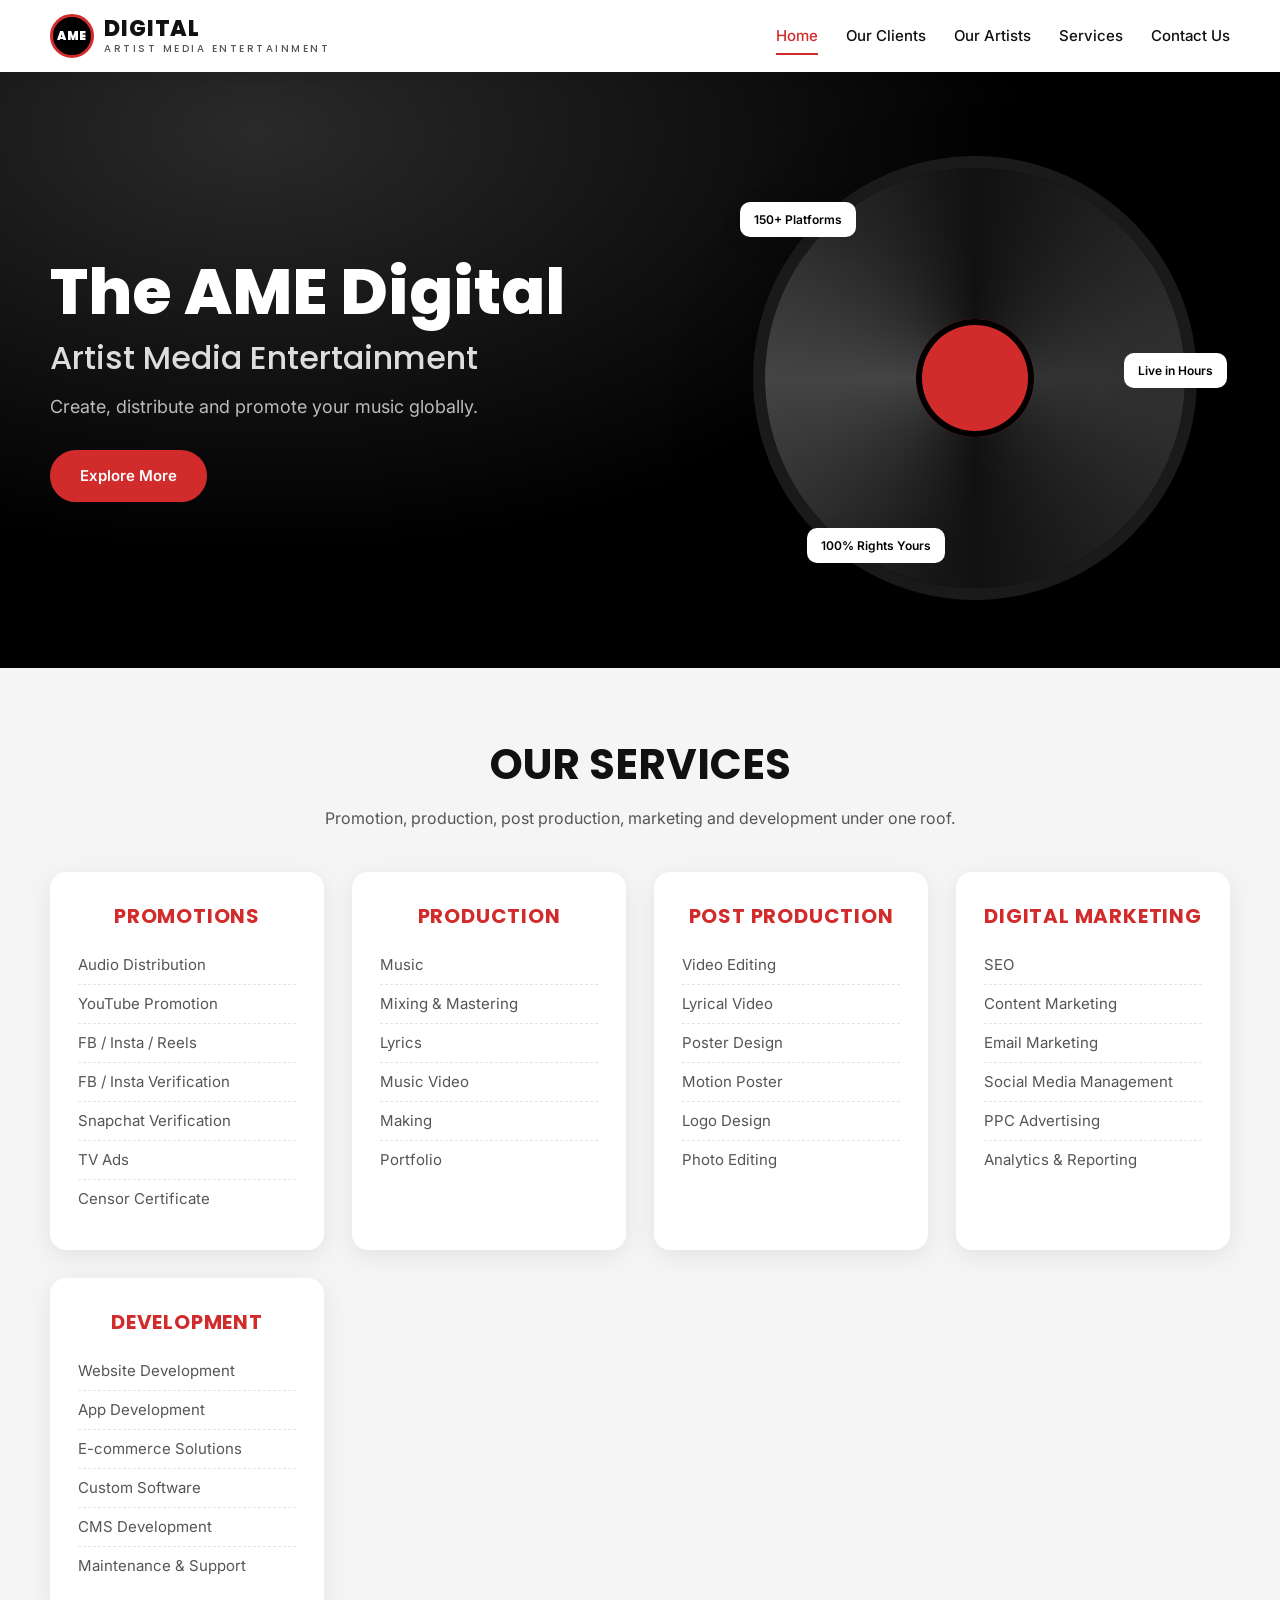
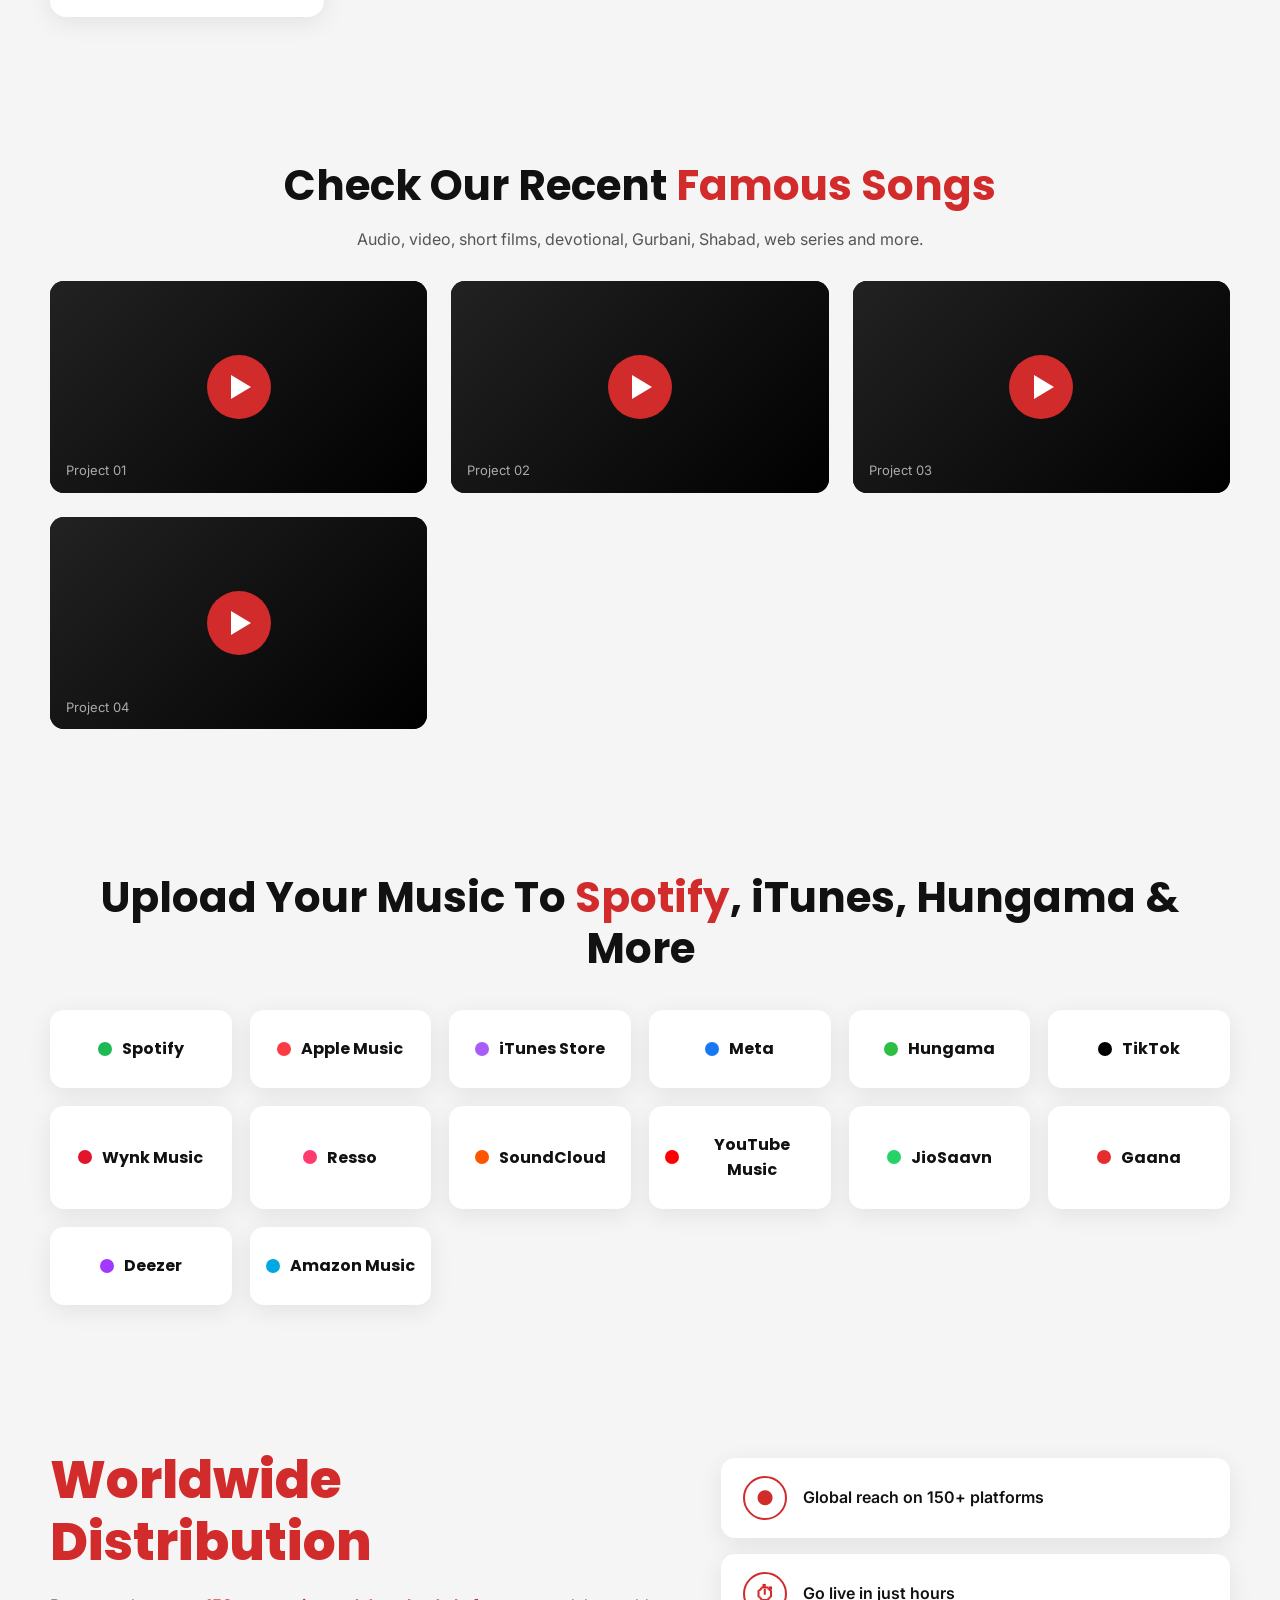
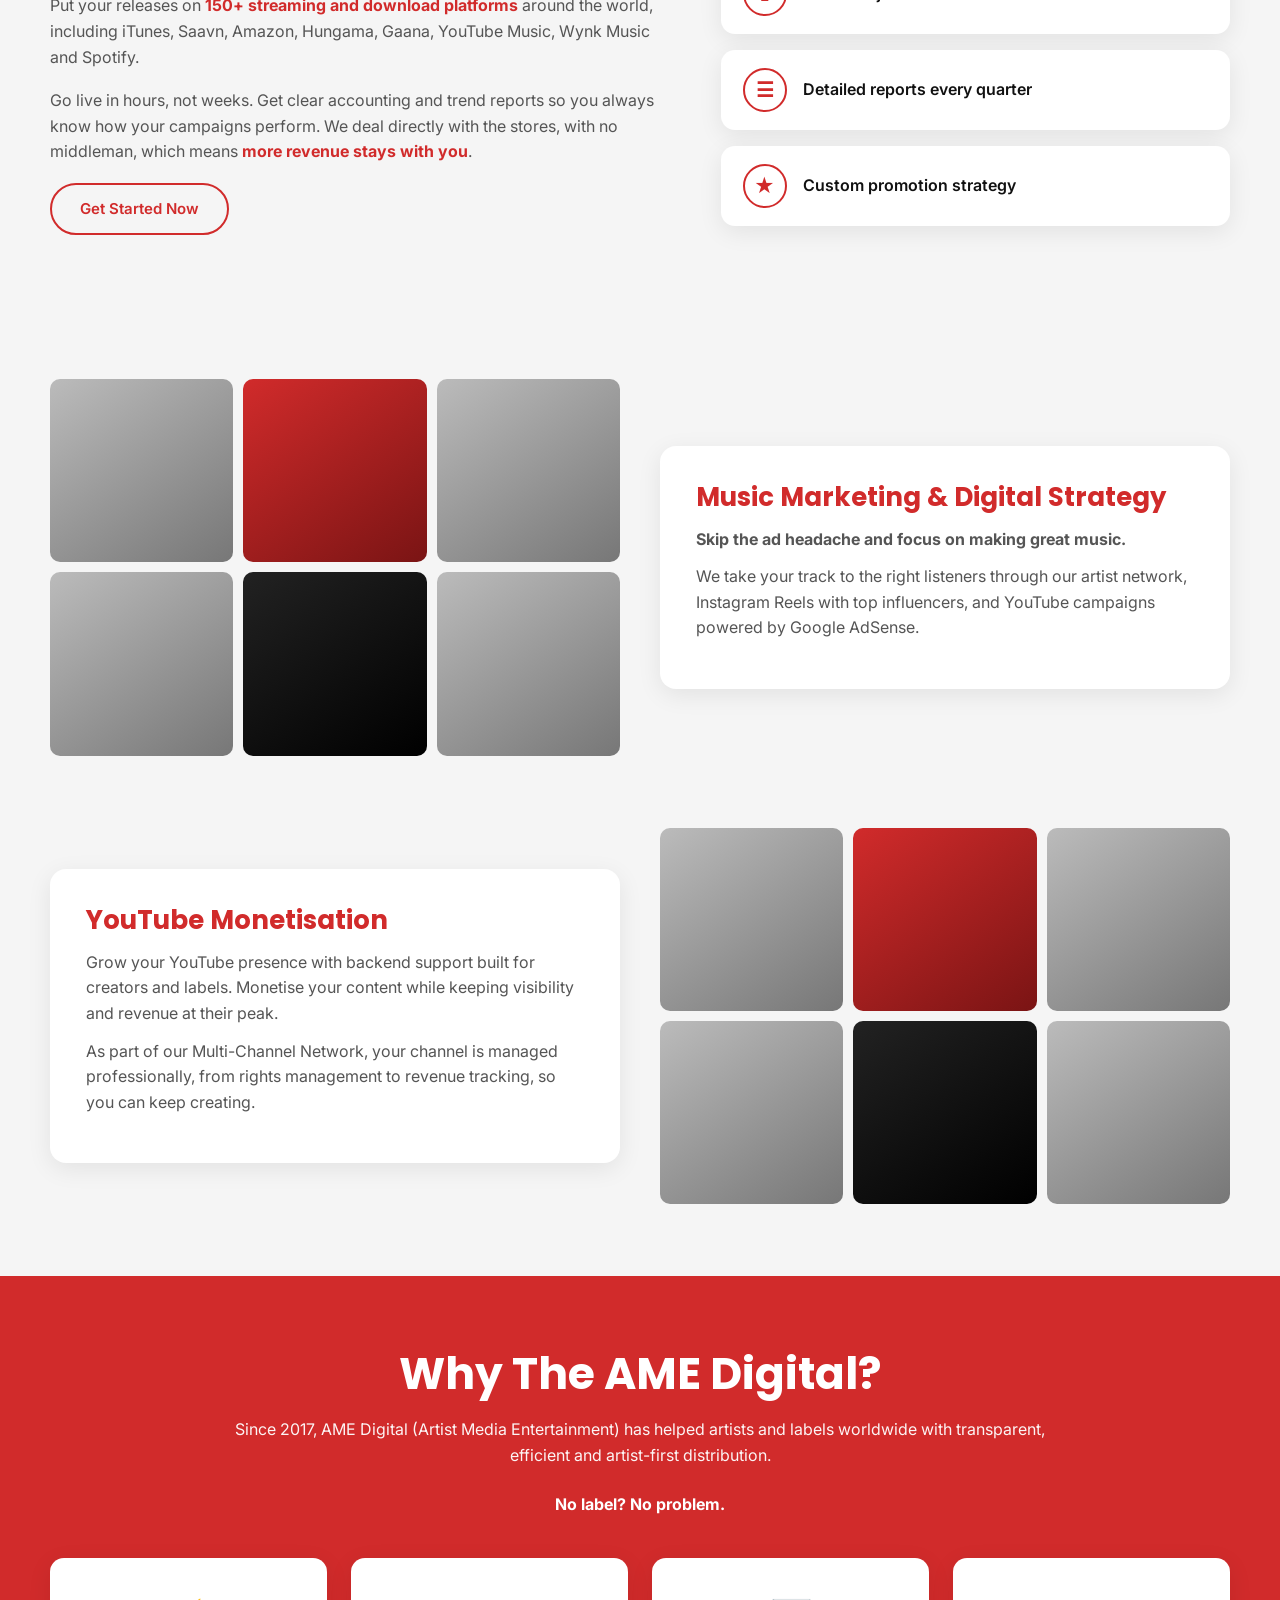
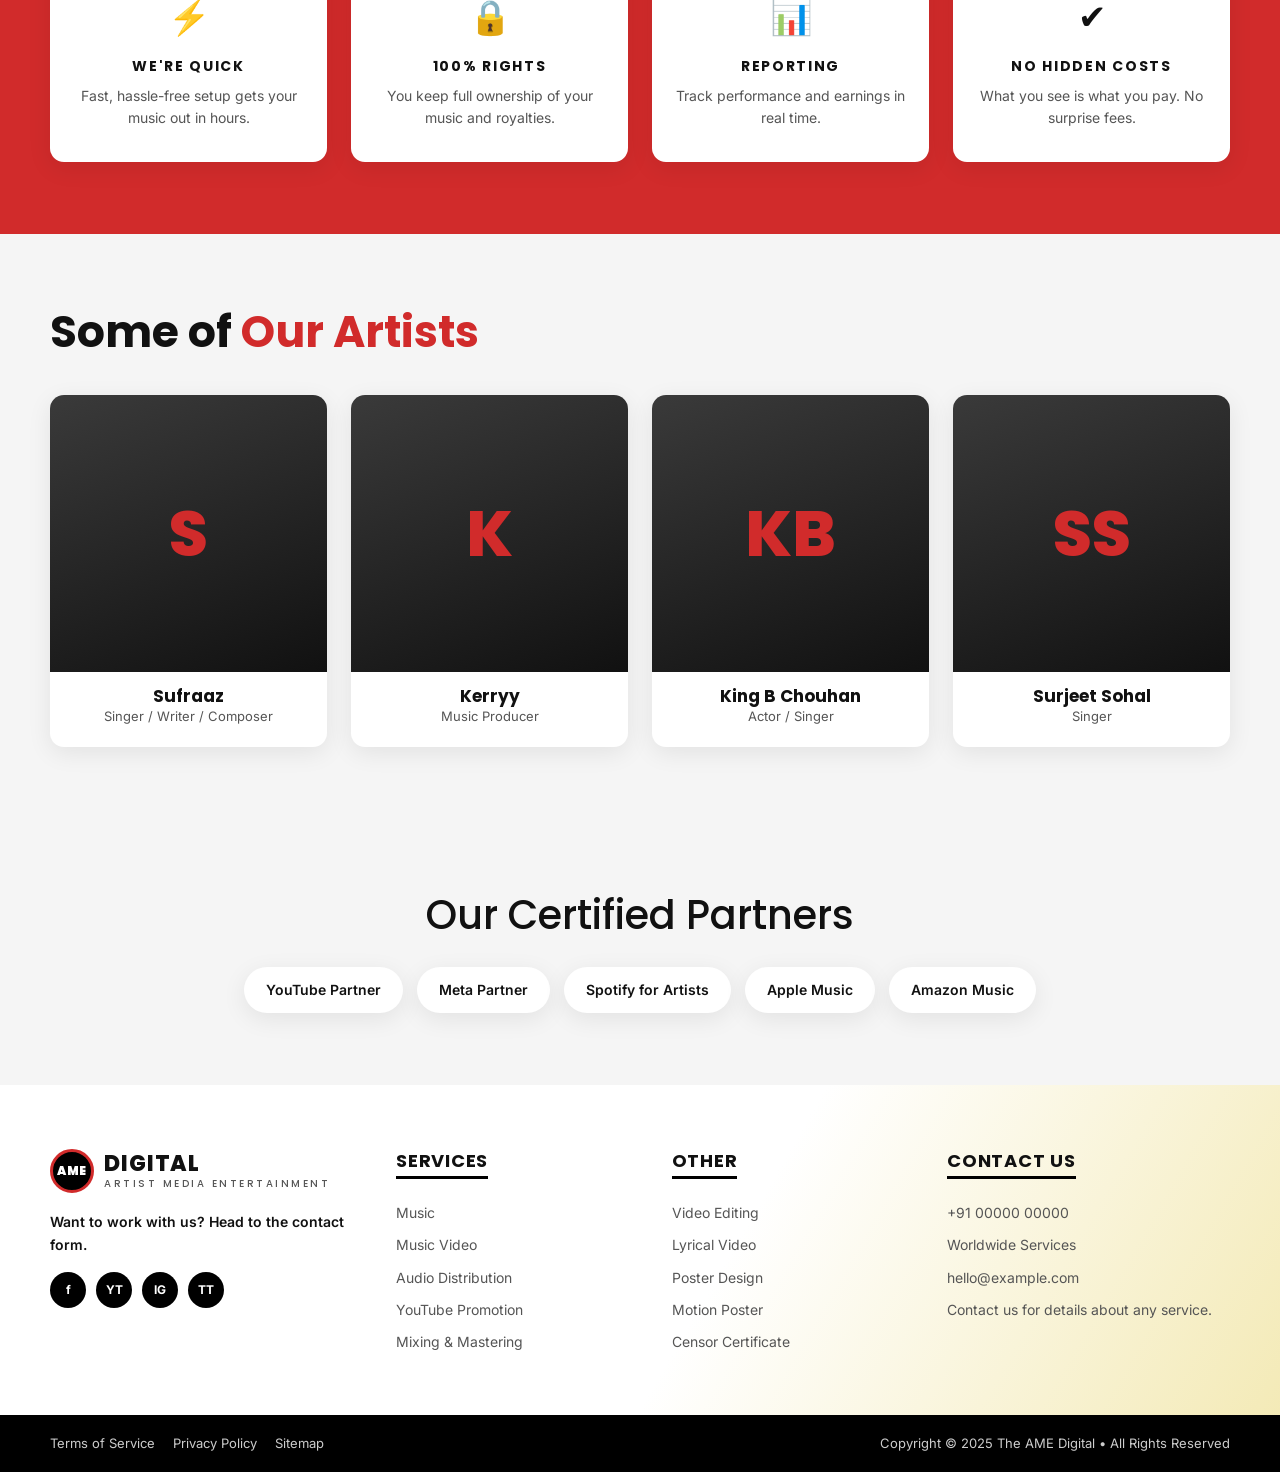
==== index.html @ 93432e1a "Static frontend: home, services, artists, clients, contact Co-Authored-By: Claude Fable 5.1 <noreply" ====
<!DOCTYPE html>
<html lang="en">
<head>
<meta charset="UTF-8">
<meta name="viewport" content="width=device-width, initial-scale=1.0">
<title>AME Digital – Artist Media Entertainment</title>
<meta name="description" content="Create, distribute and promote your music worldwide with AME Digital.">
<link rel="preconnect" href="https://fonts.googleapis.com">
<link href="https://fonts.googleapis.com/css2?family=Inter:wght@400;500;600&family=Poppins:wght@500;700;800&display=swap" rel="stylesheet">
<link rel="stylesheet" href="css/style.css">
</head>
<body>

<header class="site-header">
  <div class="container">
    <a class="logo" href="index.html"><span class="logo-mark">AME</span><span>DIGITAL<small>ARTIST MEDIA ENTERTAINMENT</small></span></a>
    <nav class="nav">
      <ul>
        <li><a href="index.html">Home</a></li>
        <li><a href="our-clients.html">Our Clients</a></li>
        <li><a href="our-artists.html">Our Artists</a></li>
        <li><a href="services.html">Services</a></li>
        <li><a href="contact-us.html">Contact Us</a></li>
      </ul>
    </nav>
    <button class="nav-toggle" aria-label="Menu"><span></span><span></span><span></span></button>
  </div>
</header>

<section class="hero">
  <div class="container">
    <div>
      <h1>The AME Digital</h1>
      <h2>Artist Media Entertainment</h2>
      <p>Create, distribute and promote your music globally.</p>
      <a class="btn" href="#services">Explore More</a>
    </div>
    <div class="hero-art">
      <div class="disc"></div>
      <span class="chip c1">150+ Platforms</span>
      <span class="chip c2">Live in Hours</span>
      <span class="chip c3">100% Rights Yours</span>
    </div>
  </div>
</section>

<section id="services" class="reveal">
  <div class="container">
    <h2 class="section-title" style="text-align:center">OUR SERVICES</h2>
    <p class="section-sub" style="margin-inline:auto;text-align:center">Promotion, production, post production, marketing and development under one roof.</p>
    <div class="services-grid">
      <div class="service-card">
        <h3>PROMOTIONS</h3>
        <ul>
          <li><a href="services.html#promotions">Audio Distribution</a></li>
          <li><a href="services.html#promotions">YouTube Promotion</a></li>
          <li><a href="services.html#promotions">FB / Insta / Reels</a></li>
          <li><a href="services.html#promotions">FB / Insta Verification</a></li>
          <li><a href="services.html#promotions">Snapchat Verification</a></li>
          <li><a href="services.html#promotions">TV Ads</a></li>
          <li><a href="services.html#promotions">Censor Certificate</a></li>
        </ul>
      </div>
      <div class="service-card">
        <h3>PRODUCTION</h3>
        <ul>
          <li><a href="services.html#production">Music</a></li>
          <li><a href="services.html#production">Mixing &amp; Mastering</a></li>
          <li><a href="services.html#production">Lyrics</a></li>
          <li><a href="services.html#production">Music Video</a></li>
          <li><a href="services.html#production">Making</a></li>
          <li><a href="services.html#production">Portfolio</a></li>
        </ul>
      </div>
      <div class="service-card">
        <h3>POST PRODUCTION</h3>
        <ul>
          <li><a href="services.html#post-production">Video Editing</a></li>
          <li><a href="services.html#post-production">Lyrical Video</a></li>
          <li><a href="services.html#post-production">Poster Design</a></li>
          <li><a href="services.html#post-production">Motion Poster</a></li>
          <li><a href="services.html#post-production">Logo Design</a></li>
          <li><a href="services.html#post-production">Photo Editing</a></li>
        </ul>
      </div>
      <div class="service-card">
        <h3>DIGITAL MARKETING</h3>
        <ul>
          <li>SEO</li>
          <li>Content Marketing</li>
          <li>Email Marketing</li>
          <li>Social Media Management</li>
          <li>PPC Advertising</li>
          <li>Analytics &amp; Reporting</li>
        </ul>
      </div>
      <div class="service-card">
        <h3>DEVELOPMENT</h3>
        <ul>
          <li>Website Development</li>
          <li>App Development</li>
          <li>E-commerce Solutions</li>
          <li>Custom Software</li>
          <li>CMS Development</li>
          <li>Maintenance &amp; Support</li>
        </ul>
      </div>
    </div>
  </div>
</section>

<section class="projects reveal">
  <div class="container">
    <h2 class="section-title">Check Our Recent <span class="accent">Famous Songs</span></h2>
    <p>Audio, video, short films, devotional, Gurbani, Shabad, web series and more.</p>
    <div class="video-grid">
      <div class="video"><span></span><em>Project 01</em></div>
      <div class="video"><span></span><em>Project 02</em></div>
      <div class="video"><span></span><em>Project 03</em></div>
      <div class="video"><span></span><em>Project 04</em></div>
    </div>
  </div>
</section>

<section class="platforms reveal">
  <div class="container">
    <h2 class="section-title">Upload Your Music To <span class="accent">Spotify</span>, iTunes, Hungama &amp; More</h2>
    <div class="platform-grid">
      <div class="platform" style="--p:#1db954"><i></i>Spotify</div>
      <div class="platform" style="--p:#fc3c44"><i></i>Apple Music</div>
      <div class="platform" style="--p:#a85cf9"><i></i>iTunes Store</div>
      <div class="platform" style="--p:#1877f2"><i></i>Meta</div>
      <div class="platform" style="--p:#2cbf43"><i></i>Hungama</div>
      <div class="platform" style="--p:#000"><i></i>TikTok</div>
      <div class="platform" style="--p:#e0162b"><i></i>Wynk Music</div>
      <div class="platform" style="--p:#ff3a6d"><i></i>Resso</div>
      <div class="platform" style="--p:#ff5500"><i></i>SoundCloud</div>
      <div class="platform" style="--p:#ff0000"><i></i>YouTube Music</div>
      <div class="platform" style="--p:#25d366"><i></i>JioSaavn</div>
      <div class="platform" style="--p:#e72c30"><i></i>Gaana</div>
      <div class="platform" style="--p:#a238ff"><i></i>Deezer</div>
      <div class="platform" style="--p:#00a8e1"><i></i>Amazon Music</div>
    </div>
  </div>
</section>

<section class="dist reveal">
  <div class="container">
    <div>
      <h2>Worldwide Distribution</h2>
      <p>Put your releases on <b>150+ streaming and download platforms</b> around the world, including iTunes, Saavn, Amazon, Hungama, Gaana, YouTube Music, Wynk Music and Spotify.</p>
      <p>Go live in hours, not weeks. Get clear accounting and trend reports so you always know how your campaigns perform. We deal directly with the stores, with no middleman, which means <b>more revenue stays with you</b>.</p>
      <a class="btn ghost" href="contact-us.html">Get Started Now</a>
    </div>
    <div class="feature-list">
      <div class="feature"><span class="ico">&#9679;</span>Global reach on 150+ platforms</div>
      <div class="feature"><span class="ico">&#9201;</span>Go live in just hours</div>
      <div class="feature"><span class="ico">&#9776;</span>Detailed reports every quarter</div>
      <div class="feature"><span class="ico">&#9733;</span>Custom promotion strategy</div>
    </div>
  </div>
</section>

<section class="reveal">
  <div class="container split">
    <div class="collage"><div></div><div></div><div></div><div></div><div></div><div></div></div>
    <div class="card-text">
      <h3>Music Marketing &amp; Digital Strategy</h3>
      <p><strong>Skip the ad headache and focus on making great music.</strong></p>
      <p>We take your track to the right listeners through our artist network, Instagram Reels with top influencers, and YouTube campaigns powered by Google AdSense.</p>
    </div>
  </div>
</section>

<section class="reveal" style="padding-top:0">
  <div class="container split">
    <div class="card-text">
      <h3>YouTube Monetisation</h3>
      <p>Grow your YouTube presence with backend support built for creators and labels. Monetise your content while keeping visibility and revenue at their peak.</p>
      <p>As part of our Multi-Channel Network, your channel is managed professionally, from rights management to revenue tracking, so you can keep creating.</p>
    </div>
    <div class="collage"><div></div><div></div><div></div><div></div><div></div><div></div></div>
  </div>
</section>

<section class="why reveal">
  <div class="container">
    <h2>Why The AME Digital?</h2>
    <p>Since 2017, AME Digital (Artist Media Entertainment) has helped artists and labels worldwide with transparent, efficient and artist-first distribution.</p>
    <span class="tag">No label? No problem.</span>
    <div class="why-grid">
      <div class="why-card"><div class="ico">&#9889;</div><h4>WE'RE QUICK</h4><p>Fast, hassle-free setup gets your music out in hours.</p></div>
      <div class="why-card"><div class="ico">&#128274;</div><h4>100% RIGHTS</h4><p>You keep full ownership of your music and royalties.</p></div>
      <div class="why-card"><div class="ico">&#128202;</div><h4>REPORTING</h4><p>Track performance and earnings in real time.</p></div>
      <div class="why-card"><div class="ico">&#10004;</div><h4>NO HIDDEN COSTS</h4><p>What you see is what you pay. No surprise fees.</p></div>
    </div>
  </div>
</section>

<section class="artists reveal">
  <div class="container">
    <h2>Some of <span class="accent">Our Artists</span></h2>
    <div class="artist-grid">
      <div class="artist"><div class="photo" data-initial="S"></div><h4>Sufraaz</h4><p>Singer / Writer / Composer</p></div>
      <div class="artist"><div class="photo" data-initial="K"></div><h4>Kerryy</h4><p>Music Producer</p></div>
      <div class="artist"><div class="photo" data-initial="KB"></div><h4>King B Chouhan</h4><p>Actor / Singer</p></div>
      <div class="artist"><div class="photo" data-initial="SS"></div><h4>Surjeet Sohal</h4><p>Singer</p></div>
    </div>
  </div>
</section>

<section class="partners reveal">
  <div class="container">
    <h2>Our Certified Partners</h2>
    <div class="partner-row">
      <span>YouTube Partner</span><span>Meta Partner</span><span>Spotify for Artists</span><span>Apple Music</span><span>Amazon Music</span>
    </div>
  </div>
</section>

<footer class="site-footer">
  <div class="container footer-grid">
    <div class="footer-brand">
      <a class="logo" href="index.html"><span class="logo-mark">AME</span><span>DIGITAL<small>ARTIST MEDIA ENTERTAINMENT</small></span></a>
      <p>Want to work with us? Head to the contact form.</p>
      <div class="social">
        <a href="#" aria-label="Facebook">f</a><a href="#" aria-label="YouTube">YT</a><a href="#" aria-label="Instagram">IG</a><a href="#" aria-label="TikTok">TT</a>
      </div>
    </div>
    <div>
      <h4>Services</h4>
      <ul>
        <li><a href="services.html#production">Music</a></li>
        <li><a href="services.html#production">Music Video</a></li>
        <li><a href="services.html#promotions">Audio Distribution</a></li>
        <li><a href="services.html#promotions">YouTube Promotion</a></li>
        <li><a href="services.html#production">Mixing &amp; Mastering</a></li>
      </ul>
    </div>
    <div>
      <h4>Other</h4>
      <ul>
        <li><a href="services.html#post-production">Video Editing</a></li>
        <li><a href="services.html#post-production">Lyrical Video</a></li>
        <li><a href="services.html#post-production">Poster Design</a></li>
        <li><a href="services.html#post-production">Motion Poster</a></li>
        <li><a href="services.html#promotions">Censor Certificate</a></li>
      </ul>
    </div>
    <div>
      <h4>Contact Us</h4>
      <ul>
        <li>+91 00000 00000</li>
        <li>Worldwide Services</li>
        <li>hello@example.com</li>
        <li>Contact us for details about any service.</li>
      </ul>
    </div>
  </div>
  <div class="footer-bottom">
    <div class="container">
      <div><a href="#">Terms of Service</a><a href="#">Privacy Policy</a><a href="#">Sitemap</a></div>
      <div>Copyright &copy; 2025 The AME Digital &bull; All Rights Reserved</div>
    </div>
  </div>
</footer>

<script src="js/main.js"></script>
</body>
</html>
---- css/style.css ----
:root{--red:#d12b2b;--red-dark:#9c1c1c;--ink:#111;--muted:#555;--bg:#f5f5f5;--card:#fff;--line:#e4e4e4;--radius:16px;--shadow:0 6px 24px rgba(0,0,0,.08)}
*{box-sizing:border-box;margin:0;padding:0}
html{scroll-behavior:smooth}
body{font-family:Inter,"Segoe UI",sans-serif;background:var(--bg);color:var(--ink);line-height:1.6}
h1,h2,h3,h4{font-family:Poppins,Inter,sans-serif;line-height:1.2}
a{color:inherit;text-decoration:none}
img{max-width:100%;display:block}
.container{width:min(1180px,100% - 32px);margin-inline:auto}
.accent{color:var(--red)}
.btn{display:inline-block;padding:12px 28px;border-radius:999px;font-weight:600;font-size:15px;background:var(--red);color:#fff;border:2px solid var(--red);transition:.2s;cursor:pointer}
.btn:hover{background:var(--red-dark);border-color:var(--red-dark)}
.btn.ghost{background:transparent;color:var(--red)}
.btn.ghost:hover{background:var(--red);color:#fff}
section{padding:72px 0}
.section-title{font-size:clamp(28px,4vw,42px);font-weight:700;margin-bottom:16px}
.section-sub{color:var(--muted);max-width:720px;margin-bottom:40px}

/* header */
.site-header{position:sticky;top:0;z-index:50;background:#fff;box-shadow:0 2px 12px rgba(0,0,0,.06)}
.site-header .container{display:flex;align-items:center;justify-content:space-between;height:72px}
.logo{display:flex;align-items:center;gap:10px;font-family:Poppins,sans-serif;font-weight:800;font-size:22px;letter-spacing:.04em;line-height:1}
.logo-mark{width:44px;height:44px;border-radius:50%;background:#000;color:#fff;display:grid;place-items:center;font-size:12px;font-weight:900;border:3px solid var(--red);flex:none}
.logo small{display:block;font-size:10px;font-weight:500;letter-spacing:.25em;color:var(--muted);margin-top:4px}
.nav ul{display:flex;gap:28px;list-style:none}
.nav a{font-weight:500;font-size:15px;padding:8px 0;border-bottom:2px solid transparent}
.nav a:hover,.nav a.active{border-color:var(--red);color:var(--red)}
.nav-toggle{display:none;background:none;border:0;width:40px;height:40px;cursor:pointer}
.nav-toggle span{display:block;height:3px;background:var(--ink);margin:6px auto;width:26px;border-radius:2px}

/* hero */
.hero{background:radial-gradient(1100px 600px at 20% 10%,#2a2a2a,#000 70%);color:#fff;padding:96px 0 80px;position:relative;overflow:hidden}
.hero .container{display:grid;grid-template-columns:1.1fr .9fr;gap:48px;align-items:center}
.hero h1{font-size:clamp(36px,5.5vw,64px);font-weight:800}
.hero h2{font-size:clamp(20px,3vw,32px);font-weight:500;color:#ddd;margin:8px 0 16px}
.hero p{color:#bbb;font-size:18px;margin-bottom:28px}
.hero-art{position:relative;aspect-ratio:1;max-width:420px;margin-inline:auto;width:100%}
.hero-art .disc{position:absolute;inset:0;border-radius:50%;background:conic-gradient(from 0deg,#111,#333,#111,#444,#111);box-shadow:0 0 0 12px #1a1a1a,0 30px 80px rgba(0,0,0,.6);animation:spin 18s linear infinite}
.hero-art .disc::after{content:"";position:absolute;inset:36%;border-radius:50%;background:var(--red);box-shadow:inset 0 0 0 6px #000}
.hero-art .chip{position:absolute;background:#fff;color:#000;font-size:12px;font-weight:600;padding:8px 14px;border-radius:10px;box-shadow:var(--shadow);animation:float 5s ease-in-out infinite}
.chip.c1{top:8%;left:-6%}.chip.c2{top:44%;right:-10%;animation-delay:1s}.chip.c3{bottom:6%;left:10%;animation-delay:2s}
@keyframes spin{to{transform:rotate(360deg)}}
@keyframes float{50%{transform:translateY(-10px)}}

/* services grid */
.services-grid{display:grid;grid-template-columns:repeat(auto-fit,minmax(240px,1fr));gap:28px}
.service-card{background:var(--card);border-radius:var(--radius);padding:32px 28px;box-shadow:var(--shadow);transition:transform .25s}
.service-card:hover{transform:translateY(-6px)}
.service-card h3{color:var(--red);font-size:20px;text-align:center;margin-bottom:18px;letter-spacing:.04em}
.service-card ul{list-style:none}
.service-card li{padding:7px 0;border-bottom:1px dashed var(--line);font-size:15px;color:var(--muted)}
.service-card li:last-child{border:0}
.service-card li a:hover{color:var(--red)}

/* projects */
.projects h2{text-align:center}
.projects .container>p{text-align:center;color:var(--muted);margin-bottom:28px}
.video-grid{display:grid;grid-template-columns:repeat(auto-fit,minmax(280px,1fr));gap:24px}
.video{aspect-ratio:16/9;border-radius:14px;background:#000;position:relative;overflow:hidden;display:grid;place-items:center}
.video::before{content:"";position:absolute;inset:0;background:linear-gradient(135deg,#222,#000)}
.video span{position:relative;width:64px;height:64px;border-radius:50%;background:var(--red);display:grid;place-items:center}
.video span::after{content:"";border-left:20px solid #fff;border-top:12px solid transparent;border-bottom:12px solid transparent;margin-left:5px}
.video em{position:absolute;bottom:12px;left:16px;color:#aaa;font-style:normal;font-size:13px}

/* platforms */
.platforms h2{text-align:center;margin-bottom:36px}
.platform-grid{display:grid;grid-template-columns:repeat(auto-fit,minmax(170px,1fr));gap:18px}
.platform{background:#fff;border-radius:14px;padding:26px 16px;text-align:center;font-weight:700;font-family:Poppins,sans-serif;box-shadow:var(--shadow);display:flex;align-items:center;justify-content:center;gap:10px}
.platform i{width:14px;height:14px;border-radius:50%;background:var(--p,#333);display:inline-block;flex:none}

/* distribution */
.dist .container{display:grid;grid-template-columns:1.1fr .9fr;gap:48px;align-items:center}
.dist h2{font-size:clamp(32px,4.5vw,52px);color:var(--red);font-weight:800;margin-bottom:20px}
.dist p{color:var(--muted);margin-bottom:18px}
.dist p b{color:var(--red)}
.feature-list{display:grid;gap:16px}
.feature{background:#fff;border-radius:14px;padding:18px 22px;box-shadow:var(--shadow);display:flex;align-items:center;gap:16px;font-weight:600}
.feature .ico{width:44px;height:44px;border-radius:50%;border:2px solid var(--red);color:var(--red);display:grid;place-items:center;font-size:20px;flex:none}

/* two-col cards */
.split{display:grid;grid-template-columns:1fr 1fr;gap:40px;align-items:center}
.card-text{background:#fff;border-radius:var(--radius);padding:36px;box-shadow:var(--shadow)}
.card-text h3{color:var(--red);font-size:26px;margin-bottom:14px}
.card-text p{color:var(--muted);margin-bottom:12px}
.collage{display:grid;grid-template-columns:repeat(3,1fr);gap:10px}
.collage div{aspect-ratio:1;border-radius:10px;background:linear-gradient(145deg,#bbb,#777)}
.collage div:nth-child(2){background:linear-gradient(145deg,#d12b2b,#7a1414)}
.collage div:nth-child(5){background:linear-gradient(145deg,#222,#000)}

/* why */
.why{background:var(--red);color:#fff;text-align:center}
.why h2{font-size:clamp(30px,4vw,44px);margin-bottom:16px}
.why>.container>p{max-width:820px;margin:0 auto 10px;opacity:.95}
.why .tag{font-weight:700;margin:24px 0 40px;display:block}
.why-grid{display:grid;grid-template-columns:repeat(auto-fit,minmax(220px,1fr));gap:24px}
.why-card{background:#fff;color:var(--ink);border-radius:14px;padding:32px 22px;box-shadow:var(--shadow)}
.why-card .ico{font-size:34px;margin-bottom:14px}
.why-card h4{font-size:14px;letter-spacing:.12em;margin-bottom:10px}
.why-card p{color:var(--muted);font-size:14px}

/* artists */
.artists h2{font-size:clamp(30px,4vw,44px);margin-bottom:36px}
.artist-grid{display:grid;grid-template-columns:repeat(auto-fit,minmax(220px,1fr));gap:24px}
.artist{background:#fff;border-radius:14px;overflow:hidden;box-shadow:var(--shadow);text-align:center;padding-bottom:20px}
.artist .photo{aspect-ratio:1;background:linear-gradient(160deg,#3a3a3a,#111);position:relative}
.artist .photo::after{content:attr(data-initial);position:absolute;inset:0;display:grid;place-items:center;font:800 64px Poppins,sans-serif;color:var(--red)}
.artist h4{margin-top:14px;font-size:17px}
.artist p{font-size:13px;color:var(--muted)}
.artist .num{position:absolute;top:12px;right:14px;font:700 13px Poppins,sans-serif;color:#fff;opacity:.6}

/* partners */
.partners{text-align:center}
.partners h2{font-weight:500;font-size:clamp(28px,3.5vw,40px);margin-bottom:28px}
.partner-row{display:flex;flex-wrap:wrap;justify-content:center;gap:14px}
.partner-row span{background:#fff;padding:12px 22px;border-radius:999px;box-shadow:var(--shadow);font-weight:600;font-size:14px}

/* page hero */
.page-hero{background:linear-gradient(120deg,#000,#2b0b0b);color:#fff;padding:72px 0;text-align:center}
.page-hero h1{font-size:clamp(34px,5vw,56px)}
.page-hero p{max-width:760px;margin:16px auto 0;color:#ccc}

/* services page */
.svc-group h2{color:var(--red);letter-spacing:.1em;font-size:22px;margin:48px 0 20px}
.svc-group:first-child h2{margin-top:0}
.svc-grid{display:grid;grid-template-columns:repeat(auto-fit,minmax(280px,1fr));gap:22px}
.svc{background:#fff;border-radius:14px;padding:26px;box-shadow:var(--shadow);display:flex;flex-direction:column;gap:10px}
.svc h3{font-size:16px;letter-spacing:.08em}
.svc p{color:var(--muted);font-size:14px;flex:1}
.svc a{color:var(--red);font-weight:600;font-size:14px}

/* clients */
.client-grid{display:grid;grid-template-columns:repeat(auto-fill,minmax(200px,1fr));gap:14px}
.client-grid div{background:#fff;border-radius:10px;padding:16px 18px;box-shadow:var(--shadow);font-weight:500;font-size:14px;border-left:4px solid var(--red)}

/* contact */
.contact-grid{display:grid;grid-template-columns:1fr 1.2fr;gap:40px}
.contact-info{display:grid;gap:18px;align-content:start}
.contact-info div{background:#fff;padding:22px;border-radius:14px;box-shadow:var(--shadow)}
.contact-info h4{color:var(--red);margin-bottom:6px}
form{background:#fff;padding:32px;border-radius:var(--radius);box-shadow:var(--shadow);display:grid;gap:16px}
form .row{display:grid;grid-template-columns:1fr 1fr;gap:16px}
label{display:grid;gap:6px;font-size:14px;font-weight:600}
input,select,textarea{font:inherit;padding:12px 14px;border:1px solid var(--line);border-radius:10px;background:#fafafa}
input:focus,select:focus,textarea:focus{outline:2px solid var(--red);border-color:transparent}
.form-note{font-size:13px;color:var(--muted)}
.form-ok{display:none;background:#e8f7ec;color:#1d6b32;padding:14px;border-radius:10px;font-weight:600}

/* footer */
.site-footer{background:linear-gradient(120deg,#fff 0%,#fff 55%,#f3e9b3 100%);padding:64px 0 0}
.footer-grid{display:grid;grid-template-columns:1.3fr 1fr 1fr 1.2fr;gap:40px}
.footer-grid h4{font-size:18px;text-transform:uppercase;letter-spacing:.04em;display:inline-block;border-bottom:3px solid #000;padding-bottom:4px;margin-bottom:18px}
.footer-grid ul{list-style:none}
.footer-grid li{padding:5px 0;color:var(--muted);font-size:14px}
.footer-grid li a:hover{color:var(--red)}
.footer-brand p{font-weight:600;font-size:14px;margin:18px 0 16px}
.social{display:flex;gap:10px}
.social a{width:36px;height:36px;border-radius:50%;background:#000;color:#fff;display:grid;place-items:center;font-size:12px;font-weight:700}
.social a:hover{background:var(--red)}
.footer-bottom{background:#000;color:#ccc;font-size:13px;margin-top:56px;padding:18px 0}
.footer-bottom .container{display:flex;justify-content:space-between;flex-wrap:wrap;gap:10px}
.footer-bottom a{margin-right:18px}
.footer-bottom a:hover{color:#fff}

/* reveal */
.reveal{opacity:0;transform:translateY(24px);transition:.6s ease}
.reveal.in{opacity:1;transform:none}

@media(max-width:900px){
 .hero .container,.dist .container,.split,.contact-grid{grid-template-columns:1fr}
 .footer-grid{grid-template-columns:1fr 1fr}
 .nav{position:fixed;inset:72px 0 auto 0;background:#fff;padding:16px 24px;box-shadow:0 8px 20px rgba(0,0,0,.1);display:none}
 .nav.open{display:block}
 .nav ul{flex-direction:column;gap:4px}
 .nav-toggle{display:block}
 .hero{padding:64px 0}
 form .row{grid-template-columns:1fr}
}
@media(max-width:560px){.footer-grid{grid-template-columns:1fr}.collage{grid-template-columns:repeat(2,1fr)}}
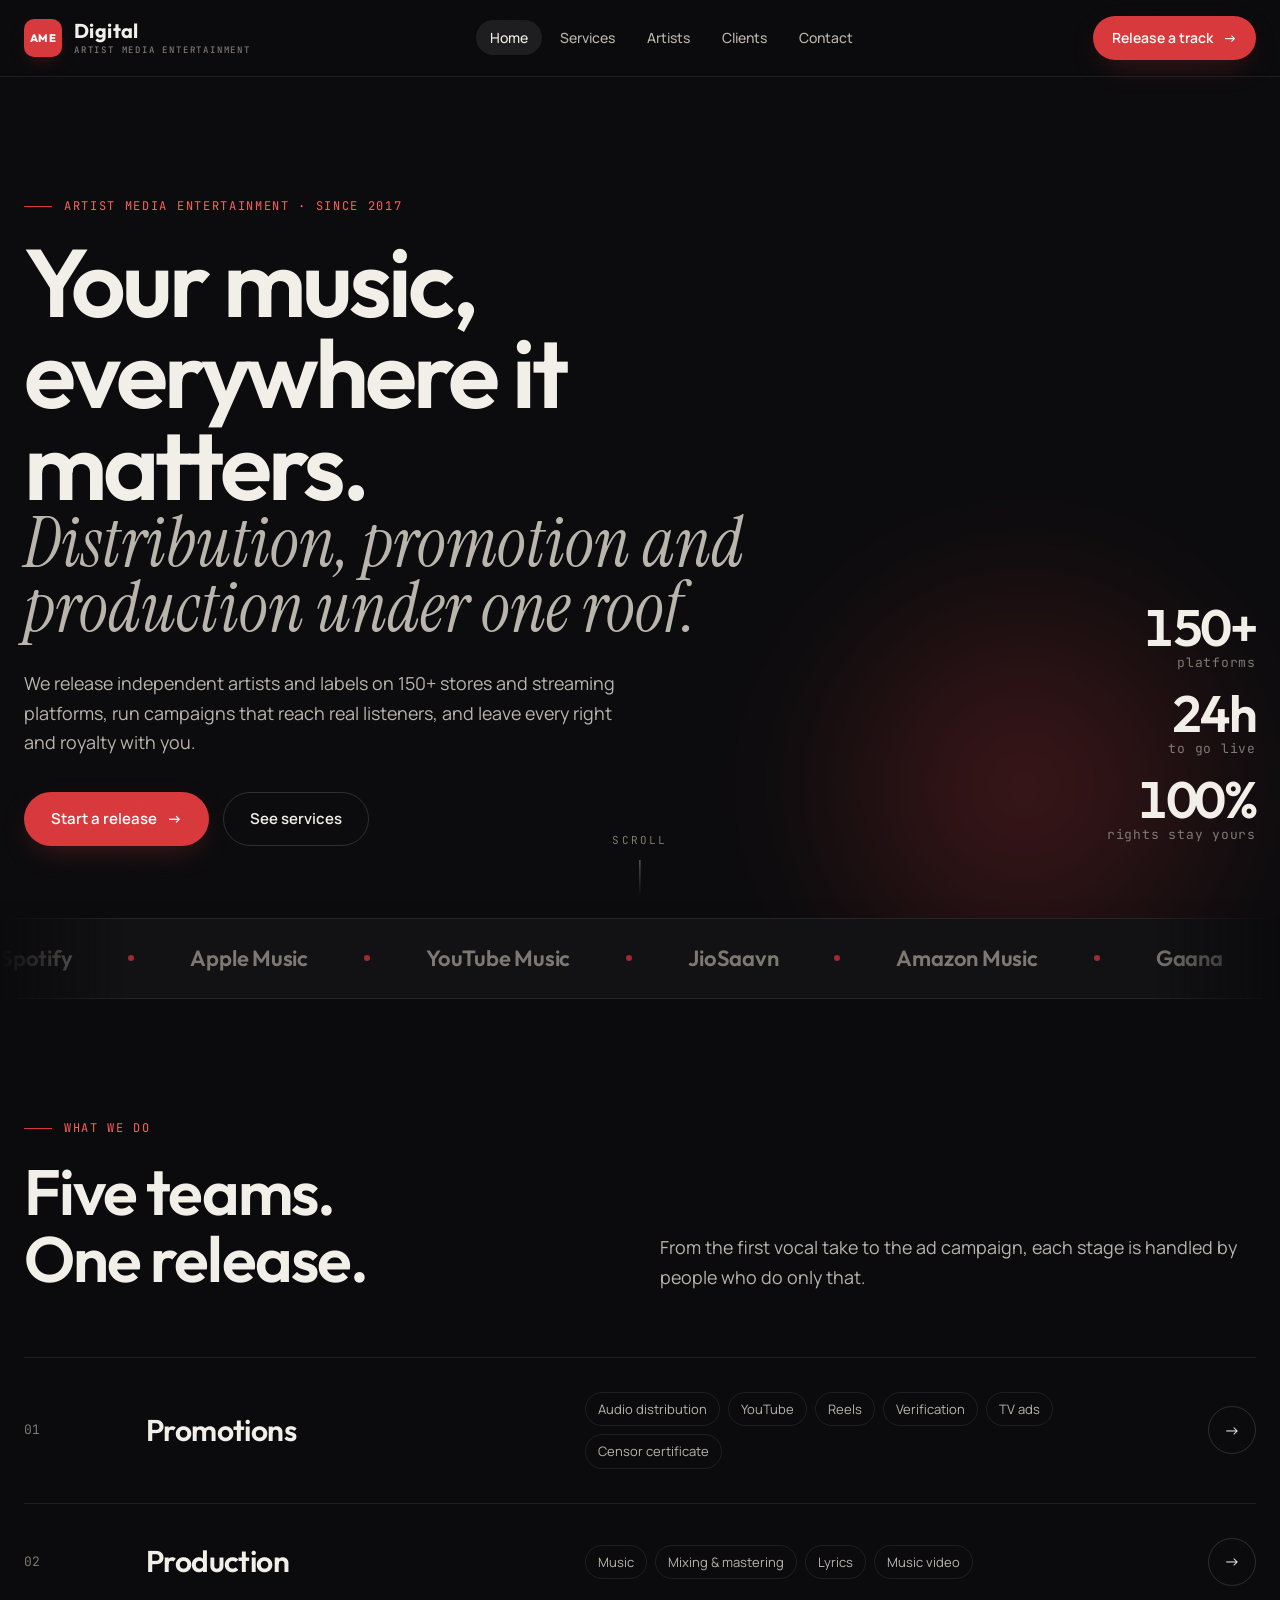
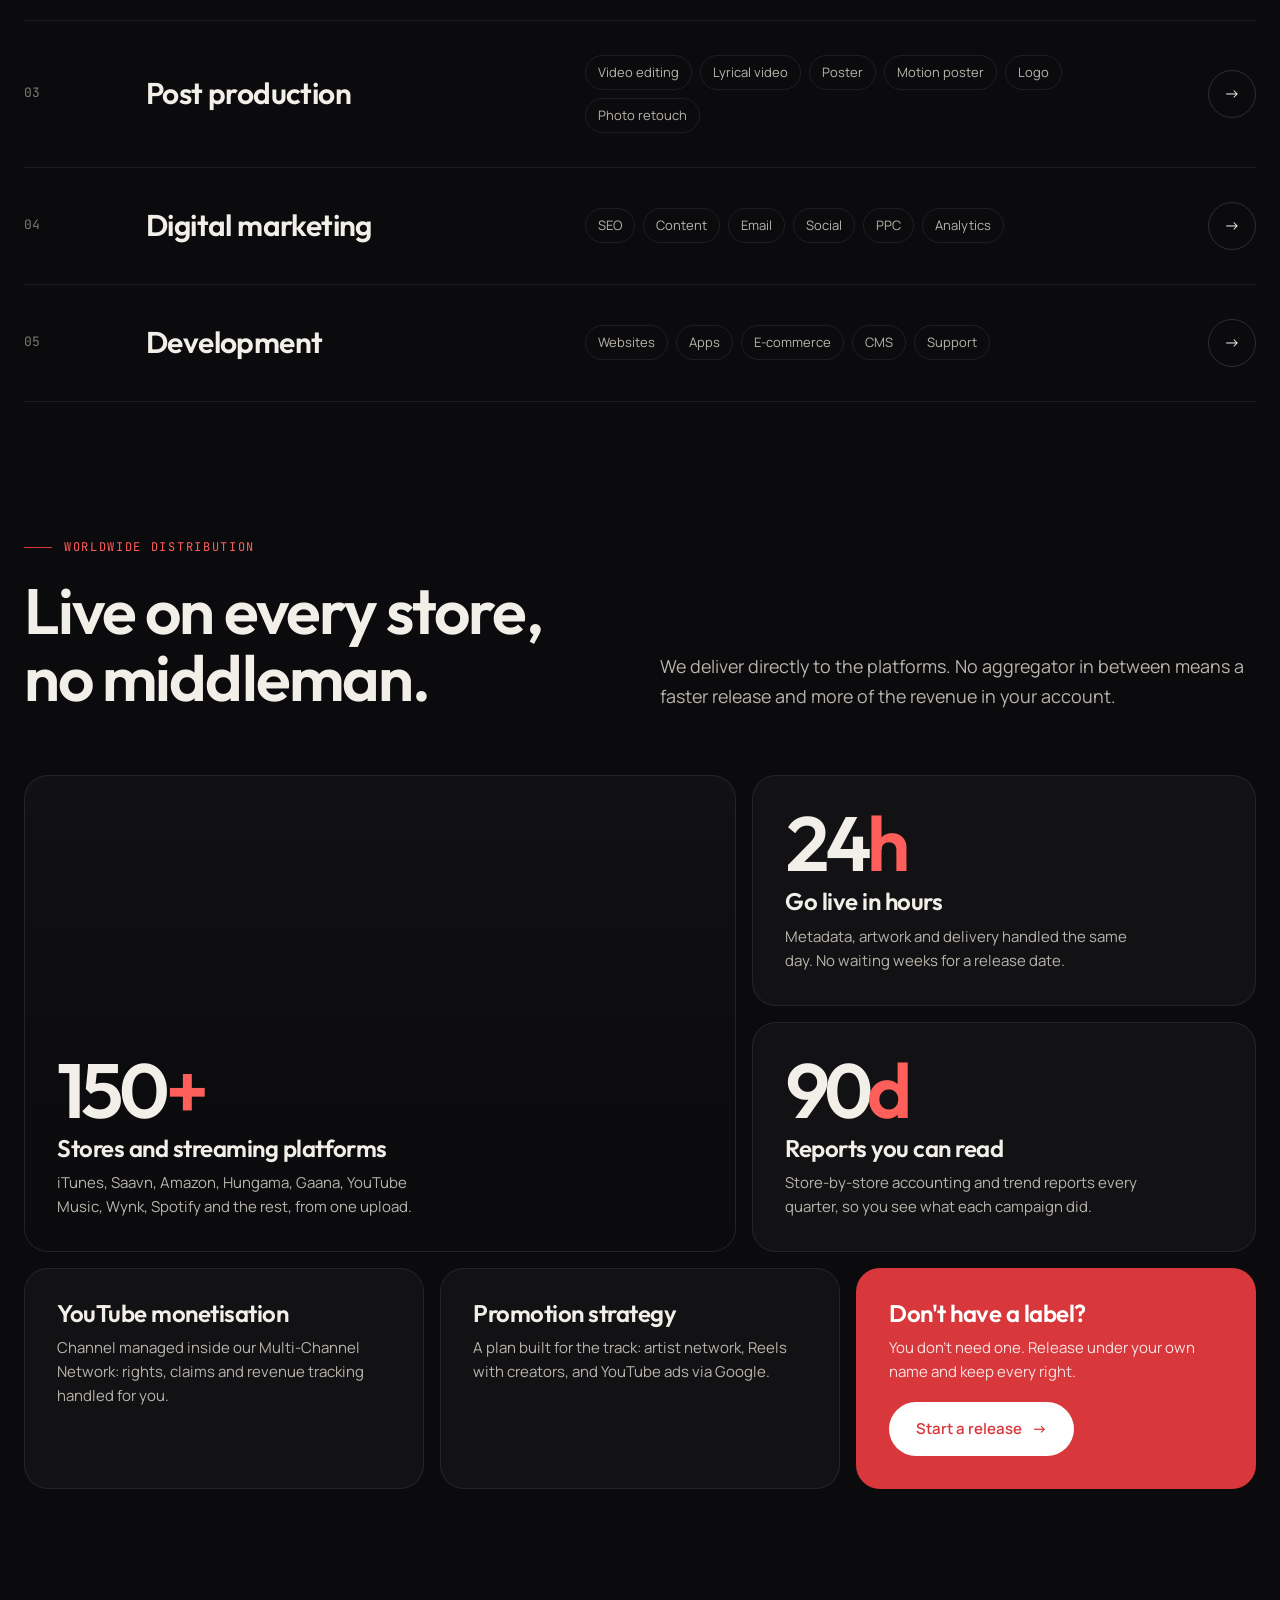
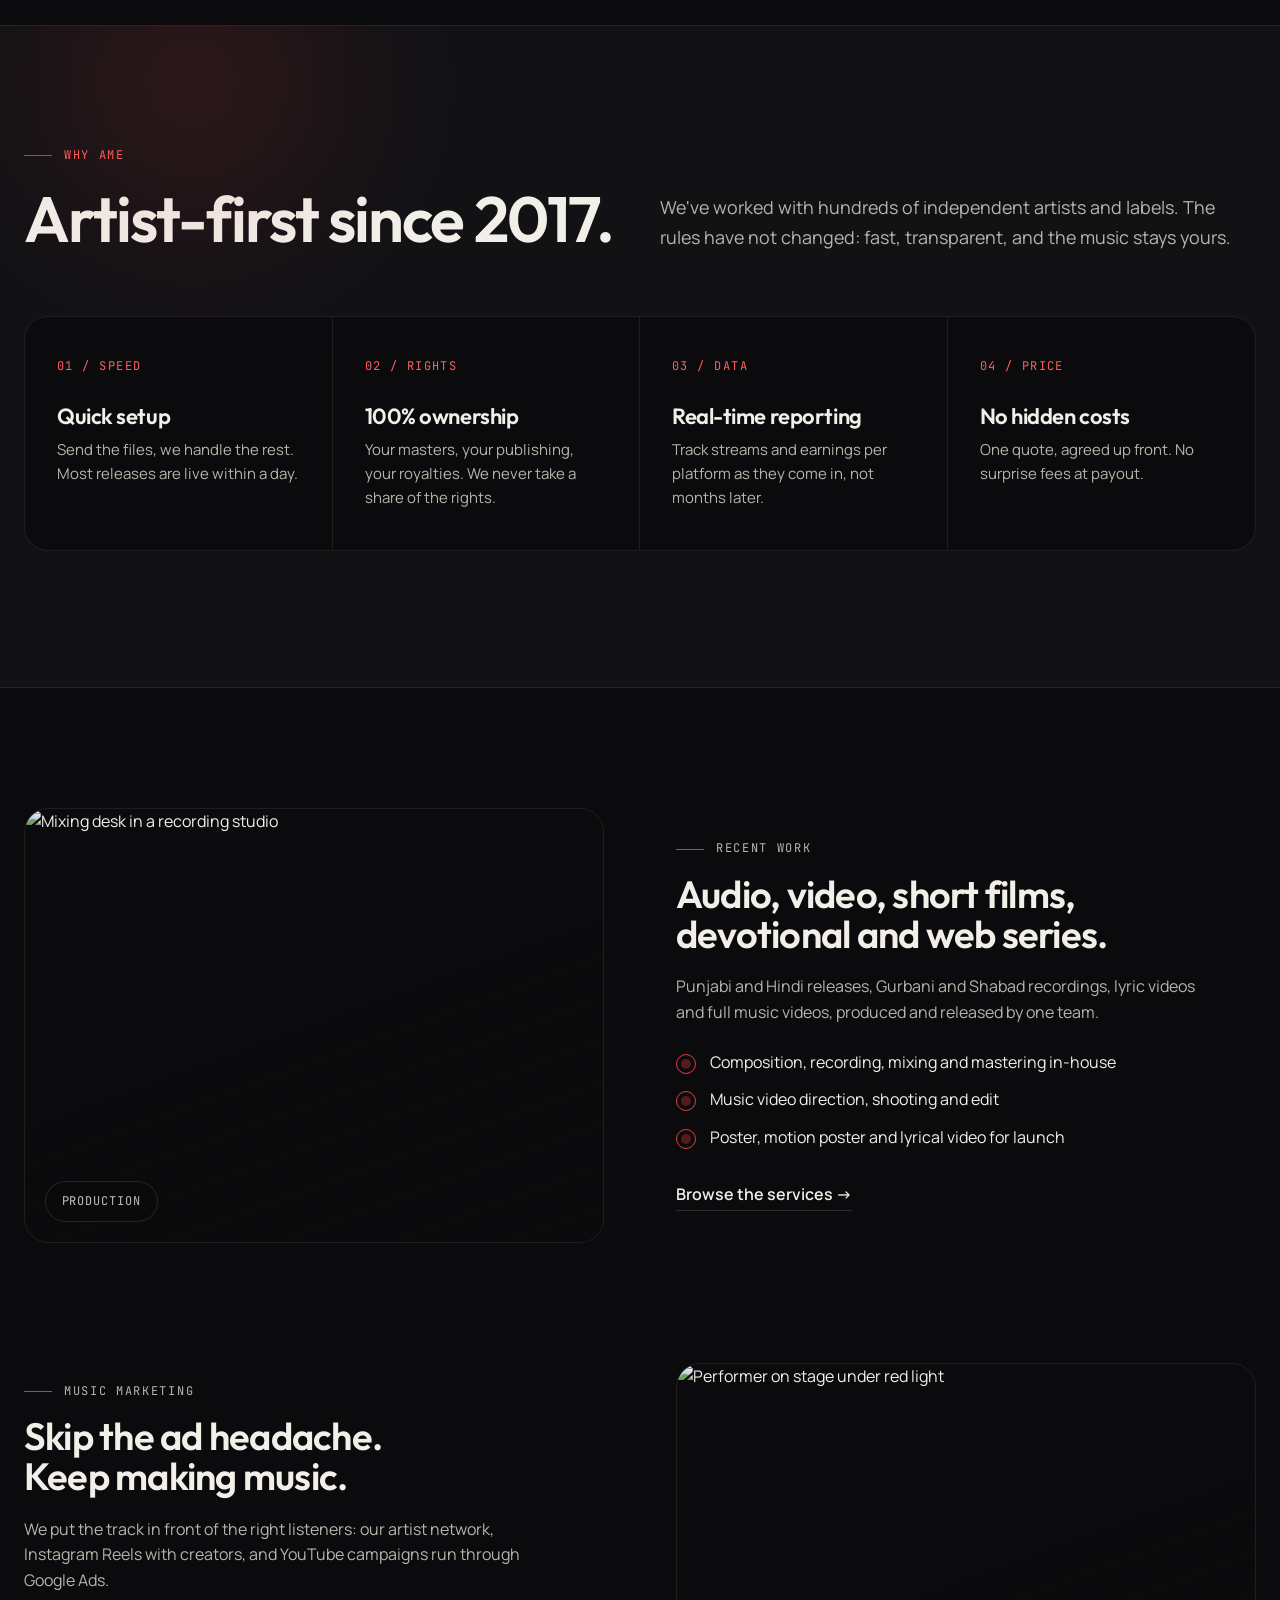
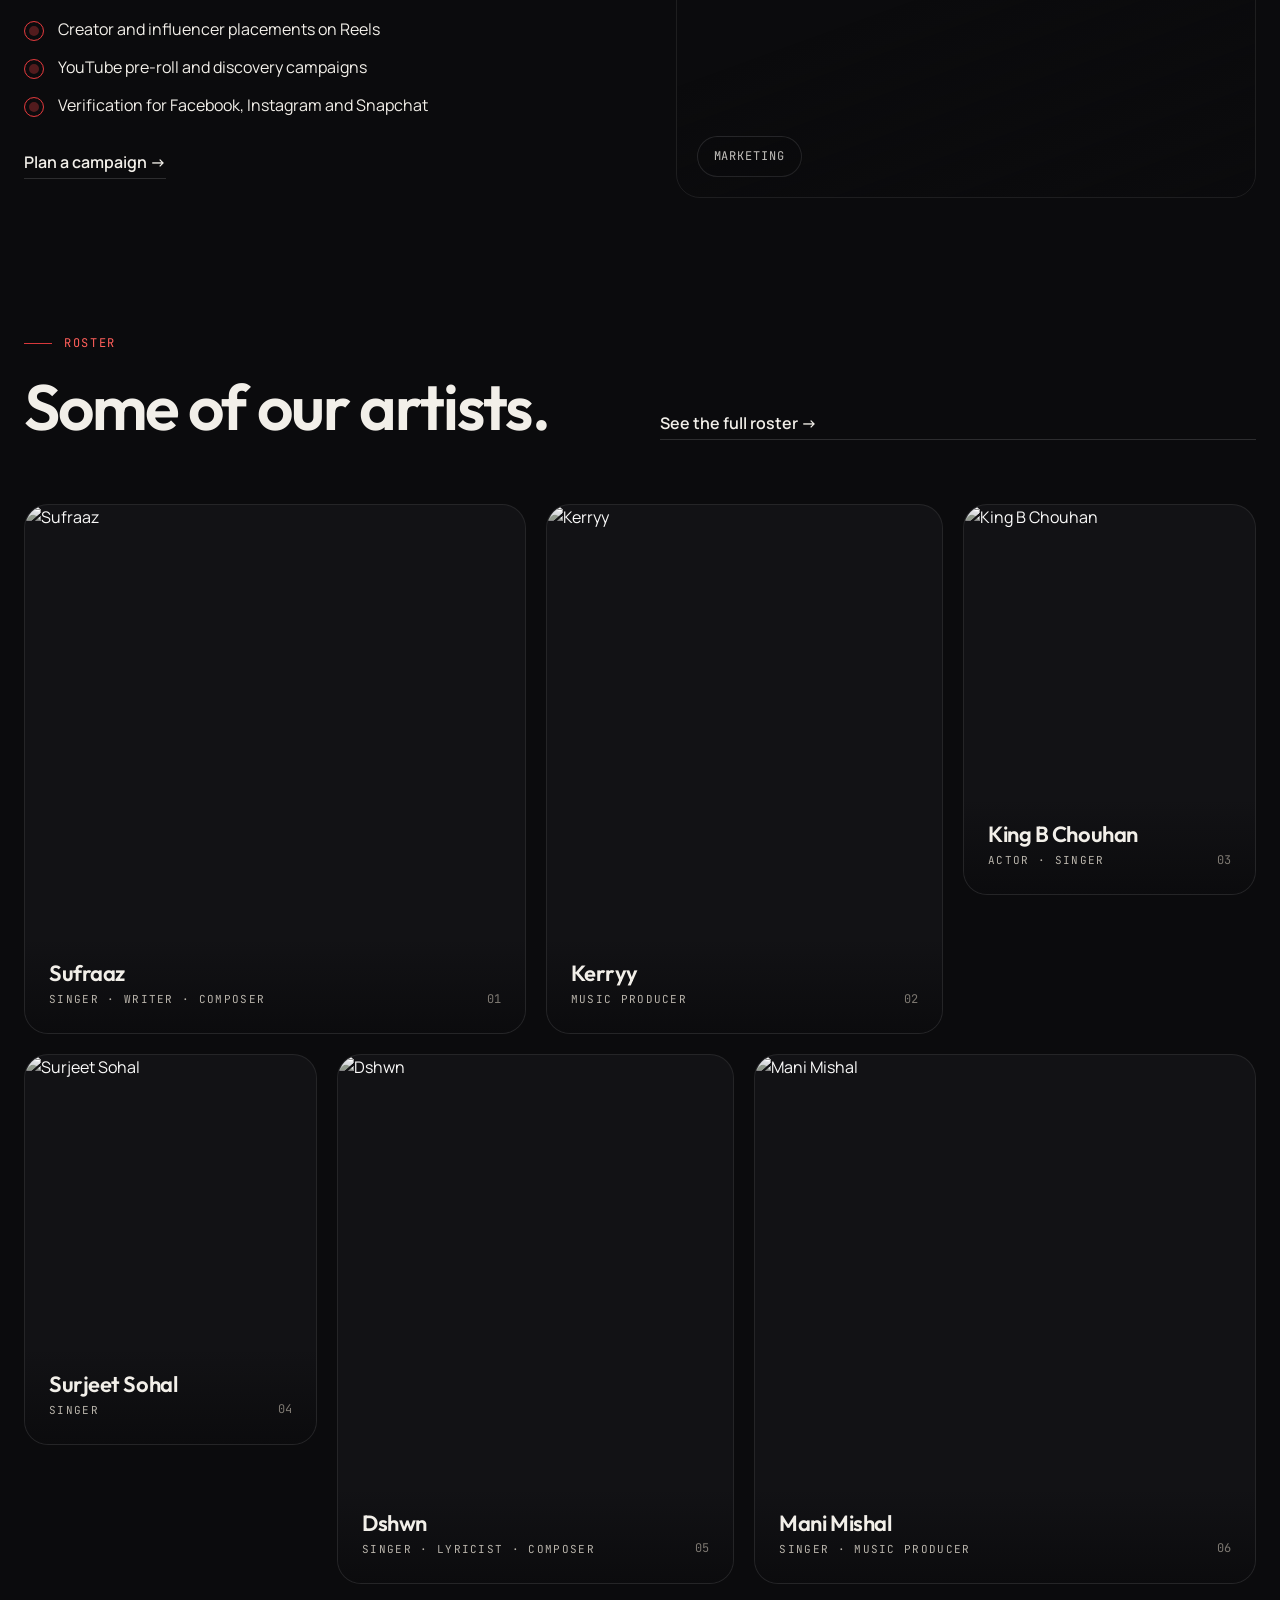
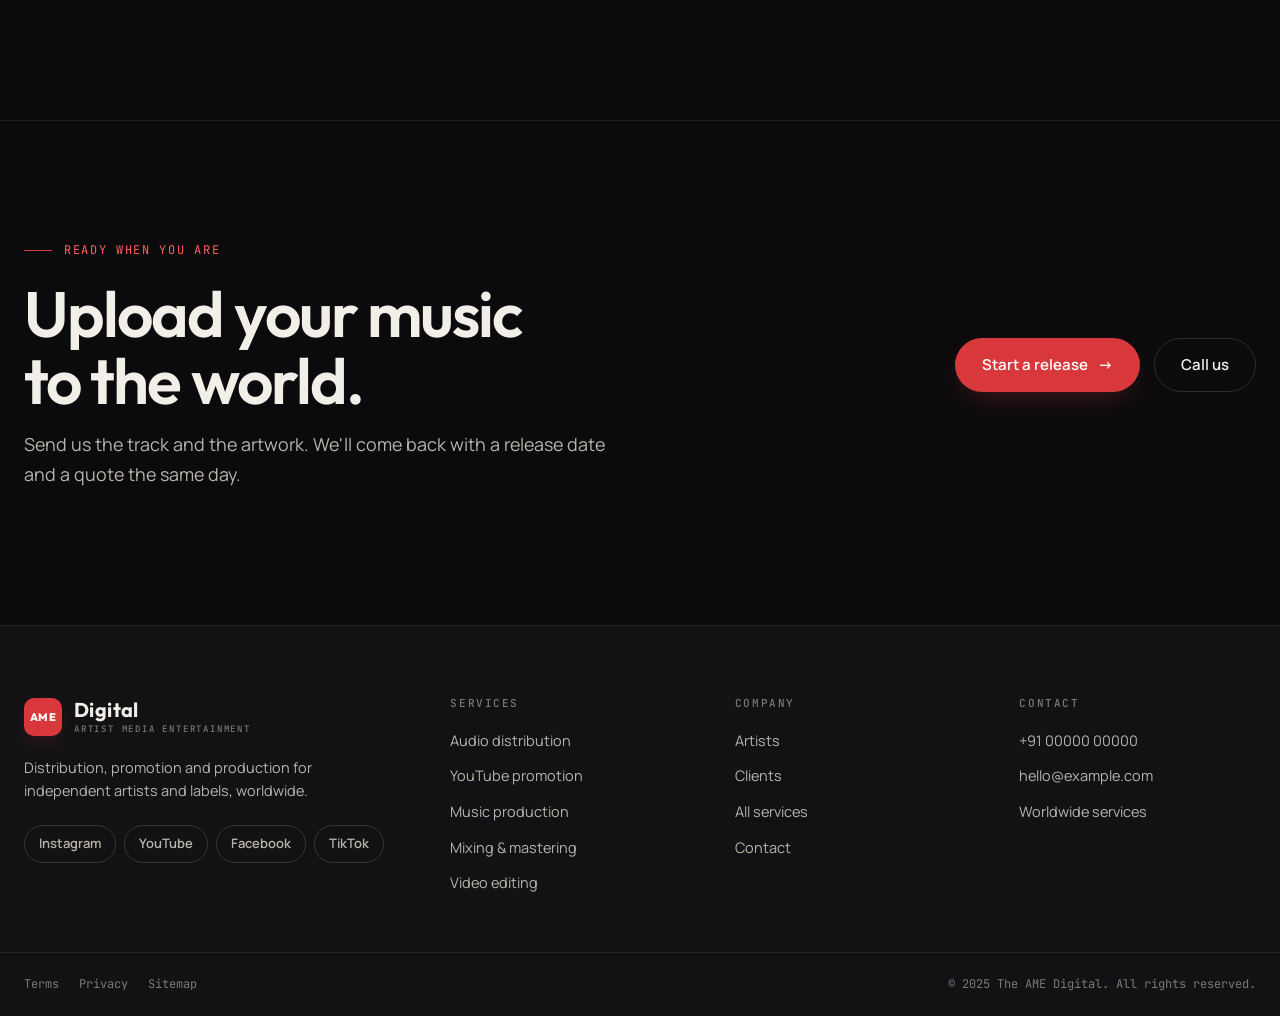
==== commit 4c981038: "Redesign: dark cinematic layout, new type system, bento and marquee Co-Authored-By: Claude Fable 5.1" ====
--- a/index.html
+++ b/index.html
@@ -3,268 +3,288 @@
 <head>
 <meta charset="UTF-8">
 <meta name="viewport" content="width=device-width, initial-scale=1.0">
-<title>AME Digital – Artist Media Entertainment</title>
-<meta name="description" content="Create, distribute and promote your music worldwide with AME Digital.">
+<title>AME Digital — Music distribution, promotion and production</title>
+<meta name="description" content="AME Digital puts independent artists and labels on 150+ platforms, runs promotion that reaches real listeners, and keeps 100% of the rights with you.">
+<meta property="og:title" content="AME Digital — Artist Media Entertainment">
+<meta property="og:description" content="Release, promote and produce your music with a label-grade team.">
+<meta property="og:image" content="https://picsum.photos/seed/ame-stage/1200/630">
+<link rel="icon" href="data:image/svg+xml,%3Csvg xmlns='http://www.w3.org/2000/svg' viewBox='0 0 32 32'%3E%3Crect width='32' height='32' rx='8' fill='%23d8383b'/%3E%3Ctext x='16' y='21' font-family='Arial' font-weight='800' font-size='12' fill='%23fff' text-anchor='middle'%3EAME%3C/text%3E%3C/svg%3E">
 <link rel="preconnect" href="https://fonts.googleapis.com">
-<link href="https://fonts.googleapis.com/css2?family=Inter:wght@400;500;600&family=Poppins:wght@500;700;800&display=swap" rel="stylesheet">
+<link rel="preconnect" href="https://fonts.gstatic.com" crossorigin>
+<link href="https://fonts.googleapis.com/css2?family=Outfit:wght@500;600;700&family=Manrope:wght@400;500;600;700&family=Instrument+Serif:ital@1&family=JetBrains+Mono:wght@400;500&display=swap" rel="stylesheet">
 <link rel="stylesheet" href="css/style.css">
 </head>
-<body>
+<body class="no-js">
+<a class="skip" href="#main">Skip to content</a>
 
 <header class="site-header">
   <div class="container">
-    <a class="logo" href="index.html"><span class="logo-mark">AME</span><span>DIGITAL<small>ARTIST MEDIA ENTERTAINMENT</small></span></a>
-    <nav class="nav">
+    <a class="logo" href="index.html"><span class="logo-mark">AME</span><span>Digital<small>ARTIST MEDIA ENTERTAINMENT</small></span></a>
+    <nav class="nav" aria-label="Main">
       <ul>
         <li><a href="index.html">Home</a></li>
-        <li><a href="our-clients.html">Our Clients</a></li>
-        <li><a href="our-artists.html">Our Artists</a></li>
         <li><a href="services.html">Services</a></li>
-        <li><a href="contact-us.html">Contact Us</a></li>
+        <li><a href="our-artists.html">Artists</a></li>
+        <li><a href="our-clients.html">Clients</a></li>
+        <li><a href="contact-us.html">Contact</a></li>
       </ul>
     </nav>
-    <button class="nav-toggle" aria-label="Menu"><span></span><span></span><span></span></button>
+    <div class="nav-cta">
+      <a class="btn" href="contact-us.html">Release a track <span class="arr">→</span></a>
+      <button class="nav-toggle" aria-label="Menu" aria-expanded="false"><span></span><span></span><span></span></button>
+    </div>
   </div>
 </header>
 
+<main id="main">
+
 <section class="hero">
-  <div class="container">
-    <div>
-      <h1>The AME Digital</h1>
-      <h2>Artist Media Entertainment</h2>
-      <p>Create, distribute and promote your music globally.</p>
-      <a class="btn" href="#services">Explore More</a>
-    </div>
-    <div class="hero-art">
-      <div class="disc"></div>
-      <span class="chip c1">150+ Platforms</span>
-      <span class="chip c2">Live in Hours</span>
-      <span class="chip c3">100% Rights Yours</span>
-    </div>
-  </div>
-</section>
-
-<section id="services" class="reveal">
-  <div class="container">
-    <h2 class="section-title" style="text-align:center">OUR SERVICES</h2>
-    <p class="section-sub" style="margin-inline:auto;text-align:center">Promotion, production, post production, marketing and development under one roof.</p>
-    <div class="services-grid">
-      <div class="service-card">
-        <h3>PROMOTIONS</h3>
+  <div class="hero-bg" role="presentation"></div>
+  <div class="container">
+    <div>
+      <p class="eyebrow">Artist Media Entertainment · since 2017</p>
+      <h1 class="h-xl">Your music,<br>everywhere it matters.<span class="serif">Distribution, promotion and production under one roof.</span></h1>
+      <p class="lead">We release independent artists and labels on 150+ stores and streaming platforms, run campaigns that reach real listeners, and leave every right and royalty with you.</p>
+      <div class="hero-actions">
+        <a class="btn" href="contact-us.html">Start a release <span class="arr">→</span></a>
+        <a class="btn line" href="services.html">See services</a>
+      </div>
+    </div>
+    <div class="hero-aside">
+      <div class="hero-stat"><b class="mono">150+</b>platforms</div>
+      <div class="hero-stat"><b class="mono">24h</b>to go live</div>
+      <div class="hero-stat"><b class="mono">100%</b>rights stay yours</div>
+    </div>
+  </div>
+  <div class="scroll-hint">Scroll</div>
+</section>
+
+<div class="marquee" aria-hidden="true">
+  <div class="marquee-track">
+    <span>Spotify</span><span>Apple Music</span><span>YouTube Music</span><span>JioSaavn</span><span>Amazon Music</span><span>Gaana</span><span>Wynk</span><span>Hungama</span><span>Deezer</span><span>TikTok</span><span>SoundCloud</span><span>Resso</span>
+    <span>Spotify</span><span>Apple Music</span><span>YouTube Music</span><span>JioSaavn</span><span>Amazon Music</span><span>Gaana</span><span>Wynk</span><span>Hungama</span><span>Deezer</span><span>TikTok</span><span>SoundCloud</span><span>Resso</span>
+  </div>
+</div>
+
+<section id="services">
+  <div class="container">
+    <div class="section-head reveal">
+      <div>
+        <p class="eyebrow">What we do</p>
+        <h2 class="h-lg">Five teams. One release.</h2>
+      </div>
+      <p class="lead">From the first vocal take to the ad campaign, each stage is handled by people who do only that.</p>
+    </div>
+    <div class="svc-rows">
+      <a class="svc-row reveal" href="services.html#promotions">
+        <span class="num">01</span>
+        <h3>Promotions</h3>
+        <div class="tags"><span class="tag">Audio distribution</span><span class="tag">YouTube</span><span class="tag">Reels</span><span class="tag">Verification</span><span class="tag">TV ads</span><span class="tag">Censor certificate</span></div>
+        <span class="go">→</span>
+      </a>
+      <a class="svc-row reveal" href="services.html#production">
+        <span class="num">02</span>
+        <h3>Production</h3>
+        <div class="tags"><span class="tag">Music</span><span class="tag">Mixing &amp; mastering</span><span class="tag">Lyrics</span><span class="tag">Music video</span></div>
+        <span class="go">→</span>
+      </a>
+      <a class="svc-row reveal" href="services.html#post-production">
+        <span class="num">03</span>
+        <h3>Post production</h3>
+        <div class="tags"><span class="tag">Video editing</span><span class="tag">Lyrical video</span><span class="tag">Poster</span><span class="tag">Motion poster</span><span class="tag">Logo</span><span class="tag">Photo retouch</span></div>
+        <span class="go">→</span>
+      </a>
+      <a class="svc-row reveal" href="services.html#marketing">
+        <span class="num">04</span>
+        <h3>Digital marketing</h3>
+        <div class="tags"><span class="tag">SEO</span><span class="tag">Content</span><span class="tag">Email</span><span class="tag">Social</span><span class="tag">PPC</span><span class="tag">Analytics</span></div>
+        <span class="go">→</span>
+      </a>
+      <a class="svc-row reveal" href="services.html#development">
+        <span class="num">05</span>
+        <h3>Development</h3>
+        <div class="tags"><span class="tag">Websites</span><span class="tag">Apps</span><span class="tag">E-commerce</span><span class="tag">CMS</span><span class="tag">Support</span></div>
+        <span class="go">→</span>
+      </a>
+    </div>
+  </div>
+</section>
+
+<section id="distribution" style="padding-top:0">
+  <div class="container">
+    <div class="section-head reveal">
+      <div>
+        <p class="eyebrow">Worldwide distribution</p>
+        <h2 class="h-lg">Live on every store, no middleman.</h2>
+      </div>
+      <p class="lead">We deliver directly to the platforms. No aggregator in between means a faster release and more of the revenue in your account.</p>
+    </div>
+    <div class="bento">
+      <div class="cell c-a reveal">
+        <div class="big">150<em>+</em></div>
+        <h3>Stores and streaming platforms</h3>
+        <p>iTunes, Saavn, Amazon, Hungama, Gaana, YouTube Music, Wynk, Spotify and the rest, from one upload.</p>
+      </div>
+      <div class="cell c-b reveal">
+        <div class="big mono">24<em>h</em></div>
+        <h3>Go live in hours</h3>
+        <p>Metadata, artwork and delivery handled the same day. No waiting weeks for a release date.</p>
+      </div>
+      <div class="cell c-c reveal">
+        <div class="big mono">90<em>d</em></div>
+        <h3>Reports you can read</h3>
+        <p>Store-by-store accounting and trend reports every quarter, so you see what each campaign did.</p>
+      </div>
+      <div class="cell c-d reveal">
+        <h3>YouTube monetisation</h3>
+        <p>Channel managed inside our Multi-Channel Network: rights, claims and revenue tracking handled for you.</p>
+      </div>
+      <div class="cell c-e reveal">
+        <h3>Promotion strategy</h3>
+        <p>A plan built for the track: artist network, Reels with creators, and YouTube ads via Google.</p>
+      </div>
+      <div class="cell c-f reveal">
+        <h3>Don't have a label?</h3>
+        <p>You don't need one. Release under your own name and keep every right.</p>
+        <a class="btn" href="contact-us.html">Start a release <span class="arr">→</span></a>
+      </div>
+    </div>
+  </div>
+</section>
+
+<section class="why">
+  <div class="container">
+    <div class="section-head reveal">
+      <div>
+        <p class="eyebrow">Why AME</p>
+        <h2 class="h-lg">Artist-first since 2017.</h2>
+      </div>
+      <p class="lead">We've worked with hundreds of independent artists and labels. The rules have not changed: fast, transparent, and the music stays yours.</p>
+    </div>
+    <div class="why-grid">
+      <div class="why-item reveal"><div class="k">01 / SPEED</div><h3>Quick setup</h3><p>Send the files, we handle the rest. Most releases are live within a day.</p></div>
+      <div class="why-item reveal"><div class="k">02 / RIGHTS</div><h3>100% ownership</h3><p>Your masters, your publishing, your royalties. We never take a share of the rights.</p></div>
+      <div class="why-item reveal"><div class="k">03 / DATA</div><h3>Real-time reporting</h3><p>Track streams and earnings per platform as they come in, not months later.</p></div>
+      <div class="why-item reveal"><div class="k">04 / PRICE</div><h3>No hidden costs</h3><p>One quote, agreed up front. No surprise fees at payout.</p></div>
+    </div>
+  </div>
+</section>
+
+<section id="work">
+  <div class="container">
+    <div class="feature reveal">
+      <div class="feature-media"><img src="https://picsum.photos/seed/ame-studio/1200/900" alt="Mixing desk in a recording studio"><span class="pill">PRODUCTION</span></div>
+      <div class="feature-text">
+        <p class="eyebrow">Recent work</p>
+        <h2 class="h-md">Audio, video, short films, devotional and web series.</h2>
+        <p>Punjabi and Hindi releases, Gurbani and Shabad recordings, lyric videos and full music videos, produced and released by one team.</p>
         <ul>
-          <li><a href="services.html#promotions">Audio Distribution</a></li>
-          <li><a href="services.html#promotions">YouTube Promotion</a></li>
-          <li><a href="services.html#promotions">FB / Insta / Reels</a></li>
-          <li><a href="services.html#promotions">FB / Insta Verification</a></li>
-          <li><a href="services.html#promotions">Snapchat Verification</a></li>
-          <li><a href="services.html#promotions">TV Ads</a></li>
-          <li><a href="services.html#promotions">Censor Certificate</a></li>
+          <li>Composition, recording, mixing and mastering in-house</li>
+          <li>Music video direction, shooting and edit</li>
+          <li>Poster, motion poster and lyrical video for launch</li>
         </ul>
-      </div>
-      <div class="service-card">
-        <h3>PRODUCTION</h3>
+        <a class="link" href="services.html">Browse the services →</a>
+      </div>
+    </div>
+    <div class="feature reveal">
+      <div class="feature-media"><img src="https://picsum.photos/seed/ame-live/1200/900" alt="Performer on stage under red light"><span class="pill">MARKETING</span></div>
+      <div class="feature-text">
+        <p class="eyebrow">Music marketing</p>
+        <h2 class="h-md">Skip the ad headache. Keep making music.</h2>
+        <p>We put the track in front of the right listeners: our artist network, Instagram Reels with creators, and YouTube campaigns run through Google Ads.</p>
         <ul>
-          <li><a href="services.html#production">Music</a></li>
-          <li><a href="services.html#production">Mixing &amp; Mastering</a></li>
-          <li><a href="services.html#production">Lyrics</a></li>
-          <li><a href="services.html#production">Music Video</a></li>
-          <li><a href="services.html#production">Making</a></li>
-          <li><a href="services.html#production">Portfolio</a></li>
+          <li>Creator and influencer placements on Reels</li>
+          <li>YouTube pre-roll and discovery campaigns</li>
+          <li>Verification for Facebook, Instagram and Snapchat</li>
         </ul>
-      </div>
-      <div class="service-card">
-        <h3>POST PRODUCTION</h3>
-        <ul>
-          <li><a href="services.html#post-production">Video Editing</a></li>
-          <li><a href="services.html#post-production">Lyrical Video</a></li>
-          <li><a href="services.html#post-production">Poster Design</a></li>
-          <li><a href="services.html#post-production">Motion Poster</a></li>
-          <li><a href="services.html#post-production">Logo Design</a></li>
-          <li><a href="services.html#post-production">Photo Editing</a></li>
-        </ul>
-      </div>
-      <div class="service-card">
-        <h3>DIGITAL MARKETING</h3>
-        <ul>
-          <li>SEO</li>
-          <li>Content Marketing</li>
-          <li>Email Marketing</li>
-          <li>Social Media Management</li>
-          <li>PPC Advertising</li>
-          <li>Analytics &amp; Reporting</li>
-        </ul>
-      </div>
-      <div class="service-card">
-        <h3>DEVELOPMENT</h3>
-        <ul>
-          <li>Website Development</li>
-          <li>App Development</li>
-          <li>E-commerce Solutions</li>
-          <li>Custom Software</li>
-          <li>CMS Development</li>
-          <li>Maintenance &amp; Support</li>
-        </ul>
-      </div>
-    </div>
-  </div>
-</section>
-
-<section class="projects reveal">
-  <div class="container">
-    <h2 class="section-title">Check Our Recent <span class="accent">Famous Songs</span></h2>
-    <p>Audio, video, short films, devotional, Gurbani, Shabad, web series and more.</p>
-    <div class="video-grid">
-      <div class="video"><span></span><em>Project 01</em></div>
-      <div class="video"><span></span><em>Project 02</em></div>
-      <div class="video"><span></span><em>Project 03</em></div>
-      <div class="video"><span></span><em>Project 04</em></div>
-    </div>
-  </div>
-</section>
-
-<section class="platforms reveal">
-  <div class="container">
-    <h2 class="section-title">Upload Your Music To <span class="accent">Spotify</span>, iTunes, Hungama &amp; More</h2>
-    <div class="platform-grid">
-      <div class="platform" style="--p:#1db954"><i></i>Spotify</div>
-      <div class="platform" style="--p:#fc3c44"><i></i>Apple Music</div>
-      <div class="platform" style="--p:#a85cf9"><i></i>iTunes Store</div>
-      <div class="platform" style="--p:#1877f2"><i></i>Meta</div>
-      <div class="platform" style="--p:#2cbf43"><i></i>Hungama</div>
-      <div class="platform" style="--p:#000"><i></i>TikTok</div>
-      <div class="platform" style="--p:#e0162b"><i></i>Wynk Music</div>
-      <div class="platform" style="--p:#ff3a6d"><i></i>Resso</div>
-      <div class="platform" style="--p:#ff5500"><i></i>SoundCloud</div>
-      <div class="platform" style="--p:#ff0000"><i></i>YouTube Music</div>
-      <div class="platform" style="--p:#25d366"><i></i>JioSaavn</div>
-      <div class="platform" style="--p:#e72c30"><i></i>Gaana</div>
-      <div class="platform" style="--p:#a238ff"><i></i>Deezer</div>
-      <div class="platform" style="--p:#00a8e1"><i></i>Amazon Music</div>
-    </div>
-  </div>
-</section>
-
-<section class="dist reveal">
-  <div class="container">
-    <div>
-      <h2>Worldwide Distribution</h2>
-      <p>Put your releases on <b>150+ streaming and download platforms</b> around the world, including iTunes, Saavn, Amazon, Hungama, Gaana, YouTube Music, Wynk Music and Spotify.</p>
-      <p>Go live in hours, not weeks. Get clear accounting and trend reports so you always know how your campaigns perform. We deal directly with the stores, with no middleman, which means <b>more revenue stays with you</b>.</p>
-      <a class="btn ghost" href="contact-us.html">Get Started Now</a>
-    </div>
-    <div class="feature-list">
-      <div class="feature"><span class="ico">&#9679;</span>Global reach on 150+ platforms</div>
-      <div class="feature"><span class="ico">&#9201;</span>Go live in just hours</div>
-      <div class="feature"><span class="ico">&#9776;</span>Detailed reports every quarter</div>
-      <div class="feature"><span class="ico">&#9733;</span>Custom promotion strategy</div>
-    </div>
-  </div>
-</section>
-
-<section class="reveal">
-  <div class="container split">
-    <div class="collage"><div></div><div></div><div></div><div></div><div></div><div></div></div>
-    <div class="card-text">
-      <h3>Music Marketing &amp; Digital Strategy</h3>
-      <p><strong>Skip the ad headache and focus on making great music.</strong></p>
-      <p>We take your track to the right listeners through our artist network, Instagram Reels with top influencers, and YouTube campaigns powered by Google AdSense.</p>
-    </div>
-  </div>
-</section>
-
-<section class="reveal" style="padding-top:0">
-  <div class="container split">
-    <div class="card-text">
-      <h3>YouTube Monetisation</h3>
-      <p>Grow your YouTube presence with backend support built for creators and labels. Monetise your content while keeping visibility and revenue at their peak.</p>
-      <p>As part of our Multi-Channel Network, your channel is managed professionally, from rights management to revenue tracking, so you can keep creating.</p>
-    </div>
-    <div class="collage"><div></div><div></div><div></div><div></div><div></div><div></div></div>
-  </div>
-</section>
-
-<section class="why reveal">
-  <div class="container">
-    <h2>Why The AME Digital?</h2>
-    <p>Since 2017, AME Digital (Artist Media Entertainment) has helped artists and labels worldwide with transparent, efficient and artist-first distribution.</p>
-    <span class="tag">No label? No problem.</span>
-    <div class="why-grid">
-      <div class="why-card"><div class="ico">&#9889;</div><h4>WE'RE QUICK</h4><p>Fast, hassle-free setup gets your music out in hours.</p></div>
-      <div class="why-card"><div class="ico">&#128274;</div><h4>100% RIGHTS</h4><p>You keep full ownership of your music and royalties.</p></div>
-      <div class="why-card"><div class="ico">&#128202;</div><h4>REPORTING</h4><p>Track performance and earnings in real time.</p></div>
-      <div class="why-card"><div class="ico">&#10004;</div><h4>NO HIDDEN COSTS</h4><p>What you see is what you pay. No surprise fees.</p></div>
-    </div>
-  </div>
-</section>
-
-<section class="artists reveal">
-  <div class="container">
-    <h2>Some of <span class="accent">Our Artists</span></h2>
+        <a class="link" href="contact-us.html">Plan a campaign →</a>
+      </div>
+    </div>
+  </div>
+</section>
+
+<section id="artists" style="padding-top:0">
+  <div class="container">
+    <div class="section-head reveal">
+      <div>
+        <p class="eyebrow">Roster</p>
+        <h2 class="h-lg">Some of our artists.</h2>
+      </div>
+      <a class="link" href="our-artists.html">See the full roster →</a>
+    </div>
     <div class="artist-grid">
-      <div class="artist"><div class="photo" data-initial="S"></div><h4>Sufraaz</h4><p>Singer / Writer / Composer</p></div>
-      <div class="artist"><div class="photo" data-initial="K"></div><h4>Kerryy</h4><p>Music Producer</p></div>
-      <div class="artist"><div class="photo" data-initial="KB"></div><h4>King B Chouhan</h4><p>Actor / Singer</p></div>
-      <div class="artist"><div class="photo" data-initial="SS"></div><h4>Surjeet Sohal</h4><p>Singer</p></div>
-    </div>
-  </div>
-</section>
-
-<section class="partners reveal">
-  <div class="container">
-    <h2>Our Certified Partners</h2>
-    <div class="partner-row">
-      <span>YouTube Partner</span><span>Meta Partner</span><span>Spotify for Artists</span><span>Apple Music</span><span>Amazon Music</span>
-    </div>
-  </div>
-</section>
+      <a class="artist reveal" href="our-artists.html"><img src="https://picsum.photos/seed/ame-a1/900/1100" alt="Sufraaz"><div class="meta"><div><h3>Sufraaz</h3><p>Singer · writer · composer</p></div><span class="idx">01</span></div></a>
+      <a class="artist reveal" href="our-artists.html"><img src="https://picsum.photos/seed/ame-a2/800/1000" alt="Kerryy"><div class="meta"><div><h3>Kerryy</h3><p>Music producer</p></div><span class="idx">02</span></div></a>
+      <a class="artist reveal" href="our-artists.html"><img src="https://picsum.photos/seed/ame-a3/700/950" alt="King B Chouhan"><div class="meta"><div><h3>King B Chouhan</h3><p>Actor · singer</p></div><span class="idx">03</span></div></a>
+      <a class="artist reveal" href="our-artists.html"><img src="https://picsum.photos/seed/ame-a4/700/950" alt="Surjeet Sohal"><div class="meta"><div><h3>Surjeet Sohal</h3><p>Singer</p></div><span class="idx">04</span></div></a>
+      <a class="artist reveal" href="our-artists.html"><img src="https://picsum.photos/seed/ame-a5/800/1000" alt="Dshwn"><div class="meta"><div><h3>Dshwn</h3><p>Singer · lyricist · composer</p></div><span class="idx">05</span></div></a>
+      <a class="artist reveal" href="our-artists.html"><img src="https://picsum.photos/seed/ame-a6/900/1100" alt="Mani Mishal"><div class="meta"><div><h3>Mani Mishal</h3><p>Singer · music producer</p></div><span class="idx">06</span></div></a>
+    </div>
+  </div>
+</section>
+
+<section class="cta">
+  <div class="container">
+    <div class="reveal">
+      <p class="eyebrow">Ready when you are</p>
+      <h2 class="h-lg">Upload your music to the world.</h2>
+      <p class="lead" style="margin-top:16px">Send us the track and the artwork. We'll come back with a release date and a quote the same day.</p>
+    </div>
+    <div class="cta-actions reveal">
+      <a class="btn" href="contact-us.html">Start a release <span class="arr">→</span></a>
+      <a class="btn line" href="tel:+910000000000">Call us</a>
+    </div>
+  </div>
+</section>
+
+</main>
 
 <footer class="site-footer">
   <div class="container footer-grid">
     <div class="footer-brand">
-      <a class="logo" href="index.html"><span class="logo-mark">AME</span><span>DIGITAL<small>ARTIST MEDIA ENTERTAINMENT</small></span></a>
-      <p>Want to work with us? Head to the contact form.</p>
+      <a class="logo" href="index.html"><span class="logo-mark">AME</span><span>Digital<small>ARTIST MEDIA ENTERTAINMENT</small></span></a>
+      <p>Distribution, promotion and production for independent artists and labels, worldwide.</p>
       <div class="social">
-        <a href="#" aria-label="Facebook">f</a><a href="#" aria-label="YouTube">YT</a><a href="#" aria-label="Instagram">IG</a><a href="#" aria-label="TikTok">TT</a>
+        <a href="#" aria-label="Instagram">Instagram</a><a href="#" aria-label="YouTube">YouTube</a><a href="#" aria-label="Facebook">Facebook</a><a href="#" aria-label="TikTok">TikTok</a>
       </div>
     </div>
     <div>
       <h4>Services</h4>
       <ul>
-        <li><a href="services.html#production">Music</a></li>
-        <li><a href="services.html#production">Music Video</a></li>
-        <li><a href="services.html#promotions">Audio Distribution</a></li>
-        <li><a href="services.html#promotions">YouTube Promotion</a></li>
-        <li><a href="services.html#production">Mixing &amp; Mastering</a></li>
-      </ul>
-    </div>
-    <div>
-      <h4>Other</h4>
-      <ul>
-        <li><a href="services.html#post-production">Video Editing</a></li>
-        <li><a href="services.html#post-production">Lyrical Video</a></li>
-        <li><a href="services.html#post-production">Poster Design</a></li>
-        <li><a href="services.html#post-production">Motion Poster</a></li>
-        <li><a href="services.html#promotions">Censor Certificate</a></li>
-      </ul>
-    </div>
-    <div>
-      <h4>Contact Us</h4>
-      <ul>
-        <li>+91 00000 00000</li>
-        <li>Worldwide Services</li>
-        <li>hello@example.com</li>
-        <li>Contact us for details about any service.</li>
+        <li><a href="services.html#promotions">Audio distribution</a></li>
+        <li><a href="services.html#promotions">YouTube promotion</a></li>
+        <li><a href="services.html#production">Music production</a></li>
+        <li><a href="services.html#production">Mixing &amp; mastering</a></li>
+        <li><a href="services.html#post-production">Video editing</a></li>
+      </ul>
+    </div>
+    <div>
+      <h4>Company</h4>
+      <ul>
+        <li><a href="our-artists.html">Artists</a></li>
+        <li><a href="our-clients.html">Clients</a></li>
+        <li><a href="services.html">All services</a></li>
+        <li><a href="contact-us.html">Contact</a></li>
+      </ul>
+    </div>
+    <div>
+      <h4>Contact</h4>
+      <ul>
+        <li><a href="tel:+910000000000">+91 00000 00000</a></li>
+        <li><a href="mailto:hello@example.com">hello@example.com</a></li>
+        <li><a href="contact-us.html">Worldwide services</a></li>
       </ul>
     </div>
   </div>
   <div class="footer-bottom">
     <div class="container">
-      <div><a href="#">Terms of Service</a><a href="#">Privacy Policy</a><a href="#">Sitemap</a></div>
-      <div>Copyright &copy; 2025 The AME Digital &bull; All Rights Reserved</div>
+      <div><a href="#">Terms</a><a href="#">Privacy</a><a href="#">Sitemap</a></div>
+      <div>© 2025 The AME Digital. All rights reserved.</div>
     </div>
   </div>
 </footer>
 
+<script>document.body.classList.remove("no-js")</script>
 <script src="js/main.js"></script>
 </body>
 </html>
--- a/css/style.css
+++ b/css/style.css
@@ -1,177 +1,287 @@
-:root{--red:#d12b2b;--red-dark:#9c1c1c;--ink:#111;--muted:#555;--bg:#f5f5f5;--card:#fff;--line:#e4e4e4;--radius:16px;--shadow:0 6px 24px rgba(0,0,0,.08)}
+/* ---------- tokens ---------- */
+:root{
+  --bg:#0b0b0d;--bg-2:#121215;--bg-3:#19191d;
+  --line:rgba(255,255,255,.08);--line-2:rgba(255,255,255,.14);
+  --fg:#f2efe9;--fg-2:#b9b4ab;--fg-3:#7d7871;
+  --red:#d8383b;--red-2:#ff5f5a;--red-glow:rgba(216,56,59,.35);
+  --font-display:"Outfit","Manrope",sans-serif;--font-body:"Manrope",system-ui,sans-serif;--font-mono:"JetBrains Mono",ui-monospace,monospace;
+  --r-sm:8px;--r:14px;--r-lg:24px;
+  --ease:cubic-bezier(.22,1,.36,1);
+  --z-nav:40;--z-grain:60;
+}
 *{box-sizing:border-box;margin:0;padding:0}
-html{scroll-behavior:smooth}
-body{font-family:Inter,"Segoe UI",sans-serif;background:var(--bg);color:var(--ink);line-height:1.6}
-h1,h2,h3,h4{font-family:Poppins,Inter,sans-serif;line-height:1.2}
+html{scroll-behavior:smooth;-webkit-text-size-adjust:100%}
+body{font-family:var(--font-body);background:var(--bg);color:var(--fg);line-height:1.6;font-size:16px;overflow-x:hidden}
+h1,h2,h3,h4{font-family:var(--font-display);font-weight:600;line-height:1.05;letter-spacing:-.02em;text-wrap:balance}
+p{text-wrap:pretty}
 a{color:inherit;text-decoration:none}
 img{max-width:100%;display:block}
-.container{width:min(1180px,100% - 32px);margin-inline:auto}
-.accent{color:var(--red)}
-.btn{display:inline-block;padding:12px 28px;border-radius:999px;font-weight:600;font-size:15px;background:var(--red);color:#fff;border:2px solid var(--red);transition:.2s;cursor:pointer}
-.btn:hover{background:var(--red-dark);border-color:var(--red-dark)}
-.btn.ghost{background:transparent;color:var(--red)}
-.btn.ghost:hover{background:var(--red);color:#fff}
-section{padding:72px 0}
-.section-title{font-size:clamp(28px,4vw,42px);font-weight:700;margin-bottom:16px}
-.section-sub{color:var(--muted);max-width:720px;margin-bottom:40px}
-
-/* header */
-.site-header{position:sticky;top:0;z-index:50;background:#fff;box-shadow:0 2px 12px rgba(0,0,0,.06)}
-.site-header .container{display:flex;align-items:center;justify-content:space-between;height:72px}
-.logo{display:flex;align-items:center;gap:10px;font-family:Poppins,sans-serif;font-weight:800;font-size:22px;letter-spacing:.04em;line-height:1}
-.logo-mark{width:44px;height:44px;border-radius:50%;background:#000;color:#fff;display:grid;place-items:center;font-size:12px;font-weight:900;border:3px solid var(--red);flex:none}
-.logo small{display:block;font-size:10px;font-weight:500;letter-spacing:.25em;color:var(--muted);margin-top:4px}
-.nav ul{display:flex;gap:28px;list-style:none}
-.nav a{font-weight:500;font-size:15px;padding:8px 0;border-bottom:2px solid transparent}
-.nav a:hover,.nav a.active{border-color:var(--red);color:var(--red)}
-.nav-toggle{display:none;background:none;border:0;width:40px;height:40px;cursor:pointer}
-.nav-toggle span{display:block;height:3px;background:var(--ink);margin:6px auto;width:26px;border-radius:2px}
-
-/* hero */
-.hero{background:radial-gradient(1100px 600px at 20% 10%,#2a2a2a,#000 70%);color:#fff;padding:96px 0 80px;position:relative;overflow:hidden}
-.hero .container{display:grid;grid-template-columns:1.1fr .9fr;gap:48px;align-items:center}
-.hero h1{font-size:clamp(36px,5.5vw,64px);font-weight:800}
-.hero h2{font-size:clamp(20px,3vw,32px);font-weight:500;color:#ddd;margin:8px 0 16px}
-.hero p{color:#bbb;font-size:18px;margin-bottom:28px}
-.hero-art{position:relative;aspect-ratio:1;max-width:420px;margin-inline:auto;width:100%}
-.hero-art .disc{position:absolute;inset:0;border-radius:50%;background:conic-gradient(from 0deg,#111,#333,#111,#444,#111);box-shadow:0 0 0 12px #1a1a1a,0 30px 80px rgba(0,0,0,.6);animation:spin 18s linear infinite}
-.hero-art .disc::after{content:"";position:absolute;inset:36%;border-radius:50%;background:var(--red);box-shadow:inset 0 0 0 6px #000}
-.hero-art .chip{position:absolute;background:#fff;color:#000;font-size:12px;font-weight:600;padding:8px 14px;border-radius:10px;box-shadow:var(--shadow);animation:float 5s ease-in-out infinite}
-.chip.c1{top:8%;left:-6%}.chip.c2{top:44%;right:-10%;animation-delay:1s}.chip.c3{bottom:6%;left:10%;animation-delay:2s}
-@keyframes spin{to{transform:rotate(360deg)}}
-@keyframes float{50%{transform:translateY(-10px)}}
-
-/* services grid */
-.services-grid{display:grid;grid-template-columns:repeat(auto-fit,minmax(240px,1fr));gap:28px}
-.service-card{background:var(--card);border-radius:var(--radius);padding:32px 28px;box-shadow:var(--shadow);transition:transform .25s}
-.service-card:hover{transform:translateY(-6px)}
-.service-card h3{color:var(--red);font-size:20px;text-align:center;margin-bottom:18px;letter-spacing:.04em}
-.service-card ul{list-style:none}
-.service-card li{padding:7px 0;border-bottom:1px dashed var(--line);font-size:15px;color:var(--muted)}
-.service-card li:last-child{border:0}
-.service-card li a:hover{color:var(--red)}
-
-/* projects */
-.projects h2{text-align:center}
-.projects .container>p{text-align:center;color:var(--muted);margin-bottom:28px}
-.video-grid{display:grid;grid-template-columns:repeat(auto-fit,minmax(280px,1fr));gap:24px}
-.video{aspect-ratio:16/9;border-radius:14px;background:#000;position:relative;overflow:hidden;display:grid;place-items:center}
-.video::before{content:"";position:absolute;inset:0;background:linear-gradient(135deg,#222,#000)}
-.video span{position:relative;width:64px;height:64px;border-radius:50%;background:var(--red);display:grid;place-items:center}
-.video span::after{content:"";border-left:20px solid #fff;border-top:12px solid transparent;border-bottom:12px solid transparent;margin-left:5px}
-.video em{position:absolute;bottom:12px;left:16px;color:#aaa;font-style:normal;font-size:13px}
-
-/* platforms */
-.platforms h2{text-align:center;margin-bottom:36px}
-.platform-grid{display:grid;grid-template-columns:repeat(auto-fit,minmax(170px,1fr));gap:18px}
-.platform{background:#fff;border-radius:14px;padding:26px 16px;text-align:center;font-weight:700;font-family:Poppins,sans-serif;box-shadow:var(--shadow);display:flex;align-items:center;justify-content:center;gap:10px}
-.platform i{width:14px;height:14px;border-radius:50%;background:var(--p,#333);display:inline-block;flex:none}
-
-/* distribution */
-.dist .container{display:grid;grid-template-columns:1.1fr .9fr;gap:48px;align-items:center}
-.dist h2{font-size:clamp(32px,4.5vw,52px);color:var(--red);font-weight:800;margin-bottom:20px}
-.dist p{color:var(--muted);margin-bottom:18px}
-.dist p b{color:var(--red)}
-.feature-list{display:grid;gap:16px}
-.feature{background:#fff;border-radius:14px;padding:18px 22px;box-shadow:var(--shadow);display:flex;align-items:center;gap:16px;font-weight:600}
-.feature .ico{width:44px;height:44px;border-radius:50%;border:2px solid var(--red);color:var(--red);display:grid;place-items:center;font-size:20px;flex:none}
-
-/* two-col cards */
-.split{display:grid;grid-template-columns:1fr 1fr;gap:40px;align-items:center}
-.card-text{background:#fff;border-radius:var(--radius);padding:36px;box-shadow:var(--shadow)}
-.card-text h3{color:var(--red);font-size:26px;margin-bottom:14px}
-.card-text p{color:var(--muted);margin-bottom:12px}
-.collage{display:grid;grid-template-columns:repeat(3,1fr);gap:10px}
-.collage div{aspect-ratio:1;border-radius:10px;background:linear-gradient(145deg,#bbb,#777)}
-.collage div:nth-child(2){background:linear-gradient(145deg,#d12b2b,#7a1414)}
-.collage div:nth-child(5){background:linear-gradient(145deg,#222,#000)}
-
-/* why */
-.why{background:var(--red);color:#fff;text-align:center}
-.why h2{font-size:clamp(30px,4vw,44px);margin-bottom:16px}
-.why>.container>p{max-width:820px;margin:0 auto 10px;opacity:.95}
-.why .tag{font-weight:700;margin:24px 0 40px;display:block}
-.why-grid{display:grid;grid-template-columns:repeat(auto-fit,minmax(220px,1fr));gap:24px}
-.why-card{background:#fff;color:var(--ink);border-radius:14px;padding:32px 22px;box-shadow:var(--shadow)}
-.why-card .ico{font-size:34px;margin-bottom:14px}
-.why-card h4{font-size:14px;letter-spacing:.12em;margin-bottom:10px}
-.why-card p{color:var(--muted);font-size:14px}
+button{font:inherit}
+::selection{background:var(--red);color:#fff}
+:focus-visible{outline:2px solid var(--red-2);outline-offset:3px}
+
+.skip{position:absolute;left:-999px;top:8px;background:var(--red);color:#fff;padding:8px 14px;border-radius:var(--r-sm);z-index:100}
+.skip:focus{left:8px}
+
+/* grain */
+body::after{content:"";position:fixed;inset:0;pointer-events:none;z-index:var(--z-grain);opacity:.06;mix-blend-mode:overlay;
+ background-image:url("data:image/svg+xml;utf8,<svg xmlns='http://www.w3.org/2000/svg' width='160' height='160'><filter id='n'><feTurbulence type='fractalNoise' baseFrequency='.9' numOctaves='3' stitchTiles='stitch'/></filter><rect width='100%' height='100%' filter='url(%23n)'/></svg>")}
+
+.container{width:min(1280px,100% - 48px);margin-inline:auto}
+@media(max-width:700px){.container{width:min(1280px,100% - 32px)}}
+
+/* ---------- type helpers ---------- */
+.eyebrow{font-family:var(--font-mono);font-size:12px;letter-spacing:.14em;text-transform:uppercase;color:var(--red-2);display:flex;align-items:center;gap:12px;margin-bottom:20px}
+.eyebrow::before{content:"";width:28px;height:1px;background:var(--red)}
+.h-xl{font-size:clamp(44px,7.5vw,112px);letter-spacing:-.04em;line-height:.95}
+.h-lg{font-size:clamp(36px,5vw,64px);letter-spacing:-.03em}
+.h-md{font-size:clamp(26px,3vw,38px)}
+.lead{font-size:clamp(17px,1.4vw,20px);color:var(--fg-2);max-width:56ch;line-height:1.65}
+.muted{color:var(--fg-2)}
+.mono{font-family:var(--font-mono);font-variant-numeric:tabular-nums}
+.serif{font-family:"Instrument Serif",Georgia,serif;font-style:italic;font-weight:400;color:var(--fg);letter-spacing:0}
+
+/* ---------- buttons ---------- */
+.btn{display:inline-flex;align-items:center;gap:10px;padding:14px 26px;border-radius:999px;font-weight:600;font-size:15px;
+ background:var(--red);color:#fff;border:1px solid transparent;cursor:pointer;transition:transform .25s var(--ease),background .25s,box-shadow .25s;box-shadow:0 10px 30px -10px var(--red-glow)}
+.btn:hover{background:var(--red-2);transform:translateY(-2px);box-shadow:0 18px 40px -12px var(--red-glow)}
+.btn:active{transform:translateY(0) scale(.98)}
+.btn .arr{display:inline-block;transition:transform .25s var(--ease)}
+.btn:hover .arr{transform:translateX(4px)}
+.btn.line{background:transparent;border-color:var(--line-2);box-shadow:none;color:var(--fg)}
+.btn.line:hover{background:rgba(255,255,255,.06);border-color:rgba(255,255,255,.3)}
+.link{color:var(--fg);font-weight:600;display:inline-flex;align-items:center;gap:8px;border-bottom:1px solid var(--line-2);padding-bottom:2px;transition:border-color .2s,color .2s}
+.link:hover{color:var(--red-2);border-color:var(--red-2)}
+
+/* ---------- header ---------- */
+.site-header{position:sticky;top:0;z-index:var(--z-nav);backdrop-filter:blur(14px);-webkit-backdrop-filter:blur(14px);background:rgba(11,11,13,.7);border-bottom:1px solid var(--line)}
+.site-header .container{display:flex;align-items:center;justify-content:space-between;height:76px}
+.logo{display:flex;align-items:center;gap:12px;font-family:var(--font-display);font-weight:700;font-size:20px;letter-spacing:.02em;line-height:1}
+.logo-mark{width:38px;height:38px;border-radius:10px;background:var(--red);display:grid;place-items:center;color:#fff;font-size:11px;font-weight:800;letter-spacing:.05em;box-shadow:0 8px 20px -8px var(--red-glow)}
+.logo small{display:block;font-family:var(--font-mono);font-size:9px;letter-spacing:.2em;color:var(--fg-3);margin-top:5px;font-weight:500}
+.nav ul{display:flex;gap:4px;list-style:none}
+.nav a{font-size:14px;font-weight:500;color:var(--fg-2);padding:8px 14px;border-radius:999px;transition:color .2s,background .2s}
+.nav a:hover{color:var(--fg);background:rgba(255,255,255,.05)}
+.nav a.active{color:var(--fg);background:rgba(255,255,255,.08)}
+.nav-cta{display:flex;align-items:center;gap:12px}
+.nav-cta .btn{padding:10px 18px;font-size:14px}
+.nav-toggle{display:none;background:none;border:1px solid var(--line-2);border-radius:10px;width:42px;height:42px;cursor:pointer}
+.nav-toggle span{display:block;height:2px;background:var(--fg);margin:5px auto;width:18px;border-radius:2px;transition:.3s}
+.nav-toggle.open span:nth-child(1){transform:translateY(7px) rotate(45deg)}
+.nav-toggle.open span:nth-child(2){opacity:0}
+.nav-toggle.open span:nth-child(3){transform:translateY(-7px) rotate(-45deg)}
+
+/* ---------- hero ---------- */
+.hero{position:relative;min-height:calc(100dvh - 76px);display:flex;align-items:flex-end;padding:120px 0 72px;overflow:hidden;isolation:isolate}
+.hero-bg{position:absolute;inset:0;z-index:-2;background:url("https://picsum.photos/seed/ame-stage/1920/1200") center/cover no-repeat;opacity:.35;filter:saturate(.6) contrast(1.1);transform:scale(1.04)}
+.hero::before{content:"";position:absolute;inset:0;z-index:-1;background:linear-gradient(180deg,rgba(11,11,13,.2) 0%,rgba(11,11,13,.75) 55%,var(--bg) 100%)}
+.hero::after{content:"";position:absolute;inset:auto -10% -30% auto;width:60vw;height:60vw;max-width:900px;max-height:900px;z-index:-1;border-radius:50%;background:radial-gradient(closest-side,var(--red-glow),transparent 70%);filter:blur(40px);opacity:.7}
+.hero .container{display:grid;grid-template-columns:1.4fr .8fr;gap:48px;align-items:end}
+.hero h1{margin:0 0 28px}
+.hero h1 .serif{display:block;font-size:.72em;color:var(--fg-2)}
+.hero-actions{display:flex;gap:14px;flex-wrap:wrap;margin-top:34px}
+.hero-aside{display:grid;gap:14px;justify-items:end;text-align:right}
+.hero-stat{font-family:var(--font-mono);font-size:13px;color:var(--fg-3);letter-spacing:.06em}
+.hero-stat b{display:block;font-family:var(--font-display);font-size:clamp(36px,4vw,56px);color:var(--fg);letter-spacing:-.03em;font-weight:600;line-height:1}
+.scroll-hint{position:absolute;left:50%;bottom:22px;transform:translateX(-50%);font-family:var(--font-mono);font-size:11px;letter-spacing:.2em;color:var(--fg-3);text-transform:uppercase}
+.scroll-hint::after{content:"";display:block;width:1px;height:36px;background:linear-gradient(var(--fg-3),transparent);margin:10px auto 0;animation:drop 2s var(--ease) infinite}
+@keyframes drop{0%{transform:scaleY(0);transform-origin:top}50%{transform:scaleY(1);transform-origin:top}51%{transform-origin:bottom}100%{transform:scaleY(0);transform-origin:bottom}}
+
+/* ---------- marquee ---------- */
+.marquee{border-block:1px solid var(--line);padding:22px 0;overflow:hidden;background:var(--bg-2);
+ -webkit-mask:linear-gradient(90deg,transparent,#000 10%,#000 90%,transparent);mask:linear-gradient(90deg,transparent,#000 10%,#000 90%,transparent)}
+.marquee-track{display:flex;gap:56px;width:max-content;animation:scroll 40s linear infinite}
+.marquee:hover .marquee-track{animation-play-state:paused}
+.marquee span{font-family:var(--font-display);font-size:22px;font-weight:600;color:var(--fg-3);letter-spacing:-.01em;white-space:nowrap;display:flex;align-items:center;gap:56px;transition:color .3s}
+.marquee span::after{content:"";width:6px;height:6px;border-radius:50%;background:var(--red);opacity:.7}
+.marquee span:hover{color:var(--fg)}
+@keyframes scroll{to{transform:translateX(-50%)}}
+
+/* ---------- sections ---------- */
+section{padding:120px 0 136px}
+@media(max-width:900px){section{padding:80px 0 96px}}
+.section-head{display:grid;grid-template-columns:1fr 1fr;gap:40px;align-items:end;margin-bottom:64px}
+.section-head .lead{margin-top:0}
+@media(max-width:900px){.section-head{grid-template-columns:1fr;gap:16px;margin-bottom:40px}}
+
+/* services: rows */
+.svc-rows{border-top:1px solid var(--line)}
+.svc-row{display:grid;grid-template-columns:90px 1.1fr 1.6fr auto;gap:32px;align-items:center;padding:34px 0;border-bottom:1px solid var(--line);position:relative;transition:padding .3s var(--ease)}
+.svc-row:hover{padding-left:12px}
+.svc-row::before{content:"";position:absolute;left:0;top:0;bottom:0;width:0;background:var(--red);transition:width .3s var(--ease)}
+.svc-row:hover::before{width:3px}
+.svc-row .num{font-family:var(--font-mono);color:var(--fg-3);font-size:13px}
+.svc-row h3{font-size:clamp(22px,2.4vw,30px)}
+.svc-row .tags{display:flex;flex-wrap:wrap;gap:8px}
+.tag{font-size:13px;color:var(--fg-2);padding:6px 12px;border:1px solid var(--line);border-radius:999px;transition:.2s}
+.tag:hover{border-color:var(--red);color:var(--fg)}
+.svc-row .go{width:48px;height:48px;border-radius:50%;border:1px solid var(--line-2);display:grid;place-items:center;color:var(--fg);transition:.25s var(--ease)}
+.svc-row:hover .go{background:var(--red);border-color:var(--red);transform:rotate(-45deg)}
+@media(max-width:900px){.svc-row{grid-template-columns:1fr;gap:14px}.svc-row .go{display:none}}
+
+/* distribution: bento */
+.bento{display:grid;grid-template-columns:repeat(12,1fr);grid-auto-rows:minmax(180px,auto);gap:16px}
+.cell{position:relative;background:var(--bg-2);border:1px solid var(--line);border-radius:var(--r-lg);padding:32px;overflow:hidden;transition:border-color .3s,transform .3s var(--ease)}
+.cell:hover{border-color:var(--line-2);transform:translateY(-3px)}
+.cell::before{content:"";position:absolute;inset:0;background:radial-gradient(500px circle at var(--mx,50%) var(--my,50%),rgba(255,255,255,.07),transparent 45%);opacity:0;transition:opacity .3s;pointer-events:none}
+.cell:hover::before{opacity:1}
+.cell h3{font-size:24px;margin-bottom:10px}
+.cell p{color:var(--fg-2);font-size:15px;max-width:40ch}
+.cell .big{font-family:var(--font-display);font-size:clamp(56px,6vw,96px);letter-spacing:-.05em;line-height:.9;font-weight:600;color:var(--fg);margin-bottom:12px}
+.cell .big em{font-style:normal;color:var(--red-2)}
+.cell.c-a{grid-column:span 7;grid-row:span 2;display:flex;flex-direction:column;justify-content:flex-end;min-height:420px;background:var(--bg-2) url("https://picsum.photos/seed/ame-desk/1200/900") center/cover}
+.cell.c-a::after{content:"";position:absolute;inset:0;background:linear-gradient(180deg,rgba(11,11,13,.1),rgba(11,11,13,.92) 70%)}
+.cell.c-a>*{position:relative;z-index:1}
+.cell.c-b{grid-column:span 5}
+.cell.c-c{grid-column:span 5}
+.cell.c-d{grid-column:span 4}
+.cell.c-e{grid-column:span 4}
+.cell.c-f{grid-column:span 4;background:var(--red);border-color:transparent}
+.cell.c-f h3,.cell.c-f p{color:#fff}.cell.c-f p{opacity:.85}
+.cell.c-f .btn{background:#fff;color:var(--red);margin-top:18px;box-shadow:none}
+.cell.c-f .btn:hover{background:#fff}
+@media(max-width:900px){.bento{grid-template-columns:1fr}.cell{grid-column:span 1!important;grid-row:span 1!important}.cell.c-a{min-height:360px}}
+
+/* split feature */
+.feature{display:grid;grid-template-columns:1fr 1fr;gap:72px;align-items:center}
+.feature+.feature{margin-top:120px}
+.feature:nth-child(even) .feature-media{order:2}
+.feature-media{position:relative;aspect-ratio:4/3;border-radius:var(--r-lg);overflow:hidden;border:1px solid var(--line)}
+.feature-media img{width:100%;height:100%;object-fit:cover;filter:saturate(.7);transition:transform 1.2s var(--ease)}
+.feature:hover .feature-media img{transform:scale(1.04)}
+.feature-media::after{content:"";position:absolute;inset:0;background:linear-gradient(160deg,transparent 50%,rgba(11,11,13,.7))}
+.feature-media .pill{position:absolute;left:20px;bottom:20px;background:rgba(11,11,13,.7);backdrop-filter:blur(10px);border:1px solid var(--line-2);padding:10px 16px;border-radius:999px;font-family:var(--font-mono);font-size:12px;letter-spacing:.08em;color:var(--fg)}
+.feature-text h2{margin-bottom:20px}
+.feature-text p{color:var(--fg-2);margin-bottom:16px;max-width:52ch}
+.feature-text ul{list-style:none;margin:24px 0 32px;display:grid;gap:12px}
+.feature-text li{display:flex;gap:14px;align-items:flex-start;color:var(--fg)}
+.feature-text li::before{content:"";flex:none;width:18px;height:18px;border-radius:50%;background:var(--red-glow);border:1px solid var(--red);margin-top:4px;box-shadow:inset 0 0 0 4px var(--bg)}
+@media(max-width:900px){.feature{grid-template-columns:1fr;gap:32px}.feature:nth-child(even) .feature-media{order:0}.feature+.feature{margin-top:72px}}
+
+/* why strip */
+.why{background:var(--bg-2);border-block:1px solid var(--line);position:relative;overflow:hidden}
+.why::before{content:"";position:absolute;left:-10%;top:-40%;width:50vw;height:50vw;border-radius:50%;background:radial-gradient(closest-side,var(--red-glow),transparent 70%);filter:blur(60px);opacity:.5;pointer-events:none}
+.why-grid{display:grid;grid-template-columns:repeat(4,1fr);gap:0;border:1px solid var(--line);border-radius:var(--r-lg);overflow:hidden;margin-top:56px;background:var(--bg)}
+.why-item{padding:40px 32px;border-right:1px solid var(--line);transition:background .3s}
+.why-item:last-child{border-right:0}
+.why-item:hover{background:var(--bg-3)}
+.why-item .k{font-family:var(--font-mono);font-size:12px;color:var(--red-2);letter-spacing:.12em;margin-bottom:28px}
+.why-item h3{font-size:22px;margin-bottom:10px}
+.why-item p{color:var(--fg-2);font-size:15px}
+@media(max-width:900px){.why-grid{grid-template-columns:1fr 1fr}.why-item{border-bottom:1px solid var(--line)}.why-item:nth-child(even){border-right:0}}
+@media(max-width:560px){.why-grid{grid-template-columns:1fr}.why-item{border-right:0}}
 
 /* artists */
-.artists h2{font-size:clamp(30px,4vw,44px);margin-bottom:36px}
-.artist-grid{display:grid;grid-template-columns:repeat(auto-fit,minmax(220px,1fr));gap:24px}
-.artist{background:#fff;border-radius:14px;overflow:hidden;box-shadow:var(--shadow);text-align:center;padding-bottom:20px}
-.artist .photo{aspect-ratio:1;background:linear-gradient(160deg,#3a3a3a,#111);position:relative}
-.artist .photo::after{content:attr(data-initial);position:absolute;inset:0;display:grid;place-items:center;font:800 64px Poppins,sans-serif;color:var(--red)}
-.artist h4{margin-top:14px;font-size:17px}
-.artist p{font-size:13px;color:var(--muted)}
-.artist .num{position:absolute;top:12px;right:14px;font:700 13px Poppins,sans-serif;color:#fff;opacity:.6}
-
-/* partners */
-.partners{text-align:center}
-.partners h2{font-weight:500;font-size:clamp(28px,3.5vw,40px);margin-bottom:28px}
-.partner-row{display:flex;flex-wrap:wrap;justify-content:center;gap:14px}
-.partner-row span{background:#fff;padding:12px 22px;border-radius:999px;box-shadow:var(--shadow);font-weight:600;font-size:14px}
+.artist-grid{display:grid;grid-template-columns:repeat(12,1fr);gap:20px}
+.artist{position:relative;border-radius:var(--r-lg);overflow:hidden;background:var(--bg-2);border:1px solid var(--line);grid-column:span 3;aspect-ratio:3/4}
+.artist:nth-child(1){grid-column:span 5;aspect-ratio:auto}
+.artist:nth-child(2){grid-column:span 4}
+.artist:nth-child(3){grid-column:span 3}
+.artist:nth-child(4){grid-column:span 3}
+.artist:nth-child(5){grid-column:span 4}
+.artist:nth-child(6){grid-column:span 5;aspect-ratio:auto}
+.artist img{width:100%;height:100%;object-fit:cover;filter:grayscale(.9) contrast(1.1);transition:filter .6s,transform 1s var(--ease)}
+.artist:hover img{filter:grayscale(0);transform:scale(1.05)}
+.artist .meta{position:absolute;inset:auto 0 0 0;padding:24px;background:linear-gradient(transparent,rgba(11,11,13,.95));display:flex;justify-content:space-between;align-items:flex-end}
+.artist h3{font-size:22px}
+.artist p{font-family:var(--font-mono);font-size:11px;letter-spacing:.12em;text-transform:uppercase;color:var(--fg-2);margin-top:6px}
+.artist .idx{font-family:var(--font-mono);color:var(--fg-3);font-size:12px}
+@media(max-width:900px){.artist{grid-column:span 6!important;aspect-ratio:3/4!important}}
+@media(max-width:560px){.artist{grid-column:span 12!important}}
+
+/* clients list */
+.client-cols{columns:3;column-gap:48px;border-top:1px solid var(--line);padding-top:40px}
+.client-cols div{break-inside:avoid;padding:12px 0;border-bottom:1px solid var(--line);color:var(--fg-2);display:flex;justify-content:space-between;gap:12px;transition:color .2s,padding-left .2s var(--ease)}
+.client-cols div:hover{color:var(--fg);padding-left:8px}
+.client-cols div i{font-family:var(--font-mono);font-style:normal;font-size:11px;color:var(--fg-3)}
+@media(max-width:900px){.client-cols{columns:2}}
+@media(max-width:560px){.client-cols{columns:1}}
+
+/* service cards (services page) */
+.svc-grid{display:grid;grid-template-columns:repeat(3,1fr);gap:16px}
+.svc{position:relative;background:var(--bg-2);border:1px solid var(--line);border-radius:var(--r);padding:28px;display:flex;flex-direction:column;gap:12px;min-height:220px;transition:border-color .3s,transform .3s var(--ease);overflow:hidden}
+.svc::before{content:"";position:absolute;inset:0;background:radial-gradient(400px circle at var(--mx,50%) var(--my,50%),rgba(216,56,59,.12),transparent 45%);opacity:0;transition:opacity .3s;pointer-events:none}
+.svc:hover{border-color:var(--line-2);transform:translateY(-3px)}
+.svc:hover::before{opacity:1}
+.svc .k{font-family:var(--font-mono);font-size:11px;color:var(--fg-3);letter-spacing:.12em}
+.svc h3{font-size:20px}
+.svc p{color:var(--fg-2);font-size:14.5px;flex:1}
+.svc .link{align-self:flex-start;font-size:14px}
+.svc-group+.svc-group{margin-top:88px}
+.svc-group .section-head{margin-bottom:36px}
+@media(max-width:900px){.svc-grid{grid-template-columns:1fr 1fr}}
+@media(max-width:560px){.svc-grid{grid-template-columns:1fr}}
 
 /* page hero */
-.page-hero{background:linear-gradient(120deg,#000,#2b0b0b);color:#fff;padding:72px 0;text-align:center}
-.page-hero h1{font-size:clamp(34px,5vw,56px)}
-.page-hero p{max-width:760px;margin:16px auto 0;color:#ccc}
-
-/* services page */
-.svc-group h2{color:var(--red);letter-spacing:.1em;font-size:22px;margin:48px 0 20px}
-.svc-group:first-child h2{margin-top:0}
-.svc-grid{display:grid;grid-template-columns:repeat(auto-fit,minmax(280px,1fr));gap:22px}
-.svc{background:#fff;border-radius:14px;padding:26px;box-shadow:var(--shadow);display:flex;flex-direction:column;gap:10px}
-.svc h3{font-size:16px;letter-spacing:.08em}
-.svc p{color:var(--muted);font-size:14px;flex:1}
-.svc a{color:var(--red);font-weight:600;font-size:14px}
-
-/* clients */
-.client-grid{display:grid;grid-template-columns:repeat(auto-fill,minmax(200px,1fr));gap:14px}
-.client-grid div{background:#fff;border-radius:10px;padding:16px 18px;box-shadow:var(--shadow);font-weight:500;font-size:14px;border-left:4px solid var(--red)}
+.page-hero{padding:96px 0 64px;position:relative;overflow:hidden;border-bottom:1px solid var(--line)}
+.page-hero::after{content:"";position:absolute;right:-10%;top:-60%;width:50vw;height:50vw;border-radius:50%;background:radial-gradient(closest-side,var(--red-glow),transparent 70%);filter:blur(60px);opacity:.5;pointer-events:none}
+.page-hero .lead{margin-top:22px}
+.crumbs{font-family:var(--font-mono);font-size:12px;color:var(--fg-3);letter-spacing:.08em;margin-bottom:28px}
+.crumbs a:hover{color:var(--fg)}
 
 /* contact */
-.contact-grid{display:grid;grid-template-columns:1fr 1.2fr;gap:40px}
-.contact-info{display:grid;gap:18px;align-content:start}
-.contact-info div{background:#fff;padding:22px;border-radius:14px;box-shadow:var(--shadow)}
-.contact-info h4{color:var(--red);margin-bottom:6px}
-form{background:#fff;padding:32px;border-radius:var(--radius);box-shadow:var(--shadow);display:grid;gap:16px}
-form .row{display:grid;grid-template-columns:1fr 1fr;gap:16px}
-label{display:grid;gap:6px;font-size:14px;font-weight:600}
-input,select,textarea{font:inherit;padding:12px 14px;border:1px solid var(--line);border-radius:10px;background:#fafafa}
-input:focus,select:focus,textarea:focus{outline:2px solid var(--red);border-color:transparent}
-.form-note{font-size:13px;color:var(--muted)}
-.form-ok{display:none;background:#e8f7ec;color:#1d6b32;padding:14px;border-radius:10px;font-weight:600}
+.contact{display:grid;grid-template-columns:.9fr 1.1fr;gap:64px;align-items:start}
+.contact-list{display:grid;gap:0;border-top:1px solid var(--line)}
+.contact-list div{padding:24px 0;border-bottom:1px solid var(--line)}
+.contact-list .k{font-family:var(--font-mono);font-size:11px;letter-spacing:.12em;color:var(--fg-3);margin-bottom:8px;text-transform:uppercase}
+.contact-list .v{font-size:20px;font-family:var(--font-display)}
+form{display:grid;gap:18px;background:var(--bg-2);border:1px solid var(--line);border-radius:var(--r-lg);padding:36px}
+form .row{display:grid;grid-template-columns:1fr 1fr;gap:18px}
+label{display:grid;gap:8px;font-size:13px;font-weight:600;color:var(--fg-2)}
+input,select,textarea{font:inherit;font-size:15px;color:var(--fg);padding:14px 16px;border:1px solid var(--line-2);border-radius:var(--r-sm);background:var(--bg);transition:border-color .2s,box-shadow .2s}
+input::placeholder,textarea::placeholder{color:var(--fg-3)}
+input:focus,select:focus,textarea:focus{outline:0;border-color:var(--red);box-shadow:0 0 0 4px var(--red-glow)}
+select{appearance:none;background-image:linear-gradient(45deg,transparent 50%,var(--fg-2) 50%),linear-gradient(135deg,var(--fg-2) 50%,transparent 50%);background-position:calc(100% - 22px) 50%,calc(100% - 16px) 50%;background-size:6px 6px;background-repeat:no-repeat}
+.err{color:var(--red-2);font-size:12.5px;font-weight:500;display:none}
+label.invalid input,label.invalid textarea{border-color:var(--red)}
+label.invalid .err{display:block}
+.form-ok{display:none;padding:14px 16px;border:1px solid rgba(80,200,120,.4);background:rgba(80,200,120,.08);color:#9fe3b6;border-radius:var(--r-sm);font-weight:500}
+.form-note{font-size:12.5px;color:var(--fg-3)}
+@media(max-width:900px){.contact{grid-template-columns:1fr;gap:40px}form .row{grid-template-columns:1fr}form{padding:24px}}
+
+/* cta band */
+.cta{position:relative;overflow:hidden;border-top:1px solid var(--line)}
+.cta .container{display:grid;grid-template-columns:1.2fr .8fr;gap:48px;align-items:center}
+.cta::before{content:"";position:absolute;inset:0;background:url("https://picsum.photos/seed/ame-crowd/1920/900") center/cover;opacity:.18;filter:saturate(.5)}
+.cta::after{content:"";position:absolute;inset:0;background:linear-gradient(90deg,var(--bg) 20%,rgba(11,11,13,.6))}
+.cta>.container{position:relative;z-index:1}
+.cta-actions{display:flex;gap:14px;flex-wrap:wrap;justify-content:flex-end}
+@media(max-width:900px){.cta .container{grid-template-columns:1fr}.cta-actions{justify-content:flex-start}}
 
 /* footer */
-.site-footer{background:linear-gradient(120deg,#fff 0%,#fff 55%,#f3e9b3 100%);padding:64px 0 0}
-.footer-grid{display:grid;grid-template-columns:1.3fr 1fr 1fr 1.2fr;gap:40px}
-.footer-grid h4{font-size:18px;text-transform:uppercase;letter-spacing:.04em;display:inline-block;border-bottom:3px solid #000;padding-bottom:4px;margin-bottom:18px}
-.footer-grid ul{list-style:none}
-.footer-grid li{padding:5px 0;color:var(--muted);font-size:14px}
-.footer-grid li a:hover{color:var(--red)}
-.footer-brand p{font-weight:600;font-size:14px;margin:18px 0 16px}
-.social{display:flex;gap:10px}
-.social a{width:36px;height:36px;border-radius:50%;background:#000;color:#fff;display:grid;place-items:center;font-size:12px;font-weight:700}
-.social a:hover{background:var(--red)}
-.footer-bottom{background:#000;color:#ccc;font-size:13px;margin-top:56px;padding:18px 0}
-.footer-bottom .container{display:flex;justify-content:space-between;flex-wrap:wrap;gap:10px}
-.footer-bottom a{margin-right:18px}
-.footer-bottom a:hover{color:#fff}
+.site-footer{border-top:1px solid var(--line);padding:72px 0 0;background:var(--bg-2)}
+.footer-grid{display:grid;grid-template-columns:1.6fr 1fr 1fr 1fr;gap:48px}
+.footer-grid h4{font-family:var(--font-mono);font-size:11px;letter-spacing:.14em;text-transform:uppercase;color:var(--fg-3);margin-bottom:18px;font-weight:500}
+.footer-grid ul{list-style:none;display:grid;gap:10px}
+.footer-grid li a{color:var(--fg-2);font-size:14.5px;transition:color .2s}
+.footer-grid li a:hover{color:var(--fg)}
+.footer-brand p{color:var(--fg-2);font-size:14.5px;margin:20px 0 22px;max-width:36ch}
+.social{display:flex;gap:8px}
+.social a{height:38px;padding:0 14px;border-radius:999px;border:1px solid var(--line-2);display:inline-flex;align-items:center;font-size:13px;font-weight:600;color:var(--fg-2);transition:.2s}
+.social a:hover{color:var(--fg);border-color:var(--fg);transform:translateY(-2px)}
+.footer-bottom{border-top:1px solid var(--line);margin-top:56px;padding:22px 0;font-family:var(--font-mono);font-size:12px;color:var(--fg-3)}
+.footer-bottom .container{display:flex;justify-content:space-between;flex-wrap:wrap;gap:12px}
+.footer-bottom a{margin-right:20px;transition:color .2s}
+.footer-bottom a:hover{color:var(--fg)}
+@media(max-width:900px){.footer-grid{grid-template-columns:1fr 1fr}}
+@media(max-width:560px){.footer-grid{grid-template-columns:1fr}}
 
 /* reveal */
-.reveal{opacity:0;transform:translateY(24px);transition:.6s ease}
+.reveal{opacity:0;transform:translateY(24px);transition:opacity .6s var(--ease),transform .6s var(--ease);transition-delay:var(--d,0s)}
+.no-js .reveal{opacity:1;transform:none}
 .reveal.in{opacity:1;transform:none}
-
+@media(prefers-reduced-motion:reduce){.reveal{opacity:1;transform:none;transition:none}.marquee-track{animation:none}.hero-bg{transform:none}}
+
+/* mobile nav */
 @media(max-width:900px){
- .hero .container,.dist .container,.split,.contact-grid{grid-template-columns:1fr}
- .footer-grid{grid-template-columns:1fr 1fr}
- .nav{position:fixed;inset:72px 0 auto 0;background:#fff;padding:16px 24px;box-shadow:0 8px 20px rgba(0,0,0,.1);display:none}
+ .nav{position:fixed;inset:76px 0 auto 0;background:rgba(11,11,13,.96);backdrop-filter:blur(16px);padding:20px 24px 28px;border-bottom:1px solid var(--line);display:none}
  .nav.open{display:block}
- .nav ul{flex-direction:column;gap:4px}
+ .nav ul{flex-direction:column;gap:2px}
+ .nav a{display:block;font-size:18px;padding:12px 10px}
+ .nav-cta .btn{display:none}
  .nav-toggle{display:block}
- .hero{padding:64px 0}
- form .row{grid-template-columns:1fr}
+ .hero{min-height:auto;padding:88px 0 64px}
+ .hero .container{grid-template-columns:1fr;gap:36px}
+ .hero-aside{grid-template-columns:repeat(3,auto);justify-items:start;text-align:left;gap:24px}
+ .scroll-hint{display:none}
 }
-@media(max-width:560px){.footer-grid{grid-template-columns:1fr}.collage{grid-template-columns:repeat(2,1fr)}}
